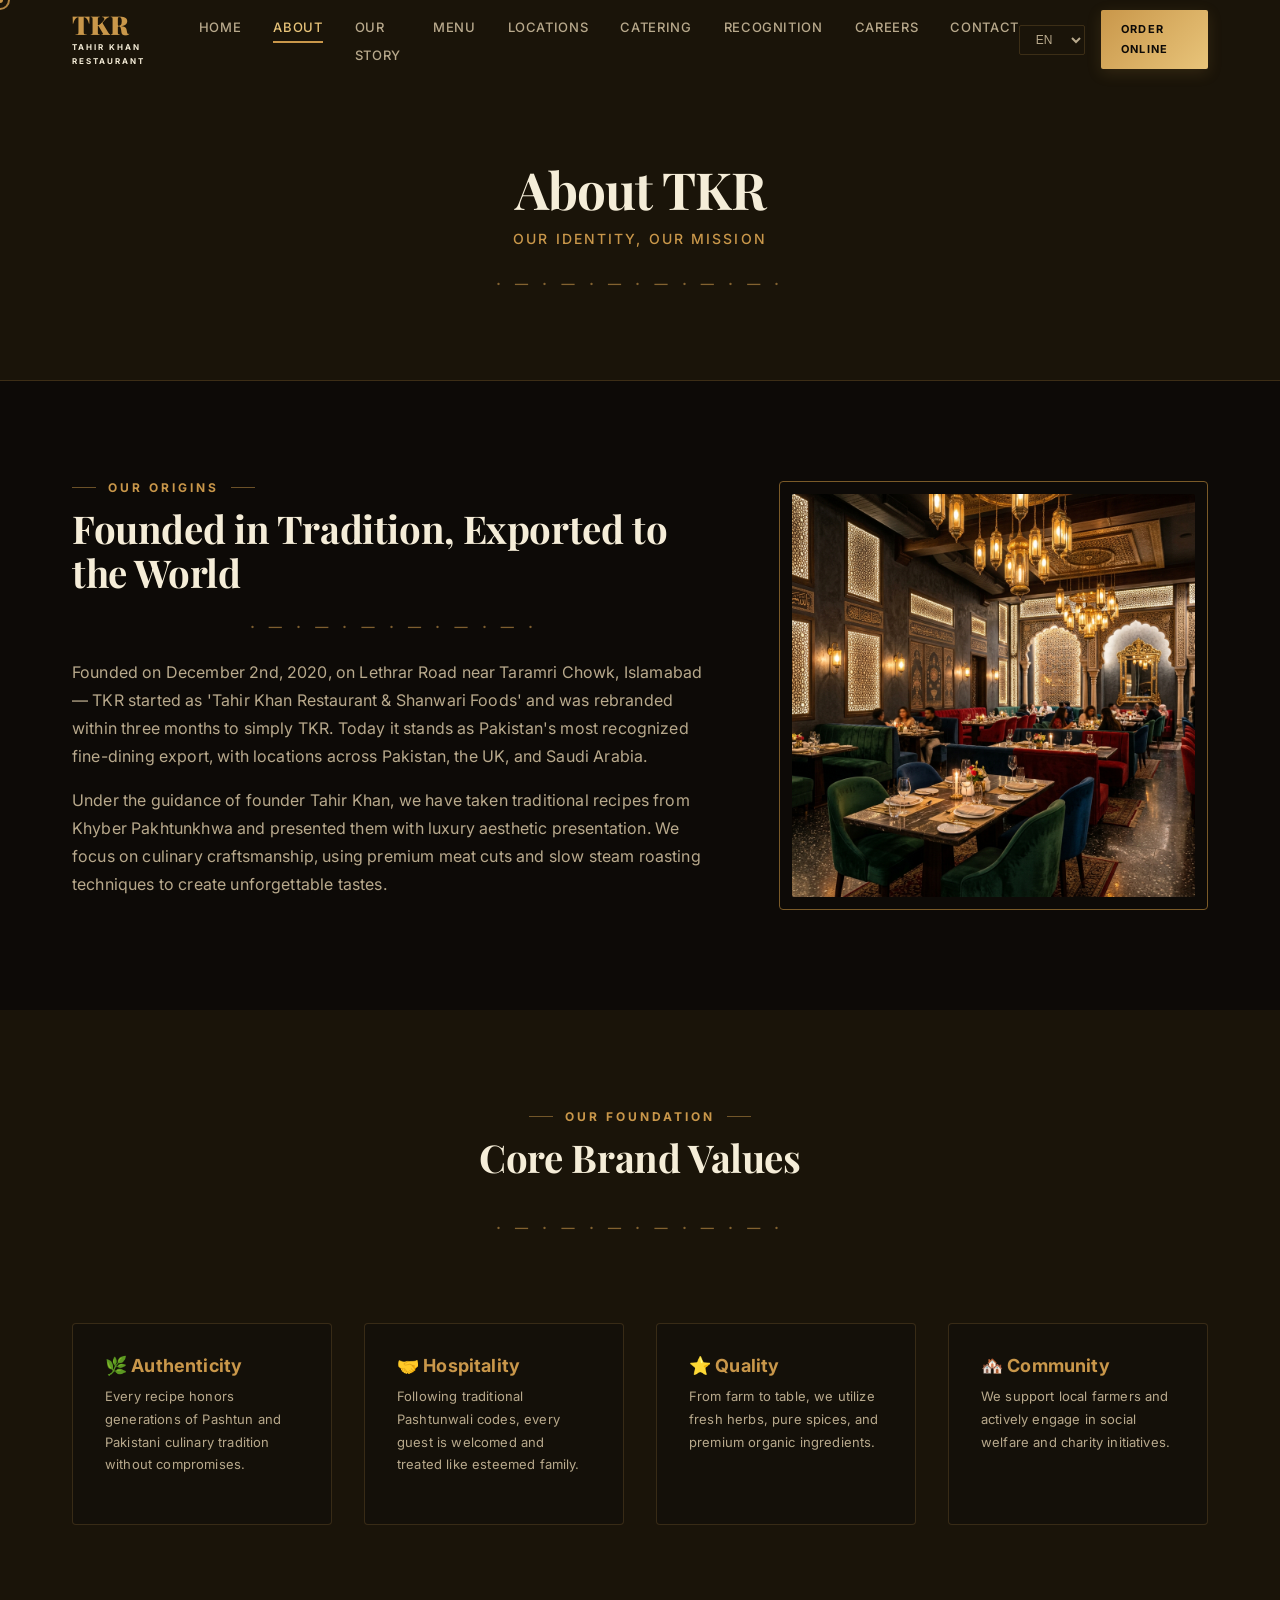
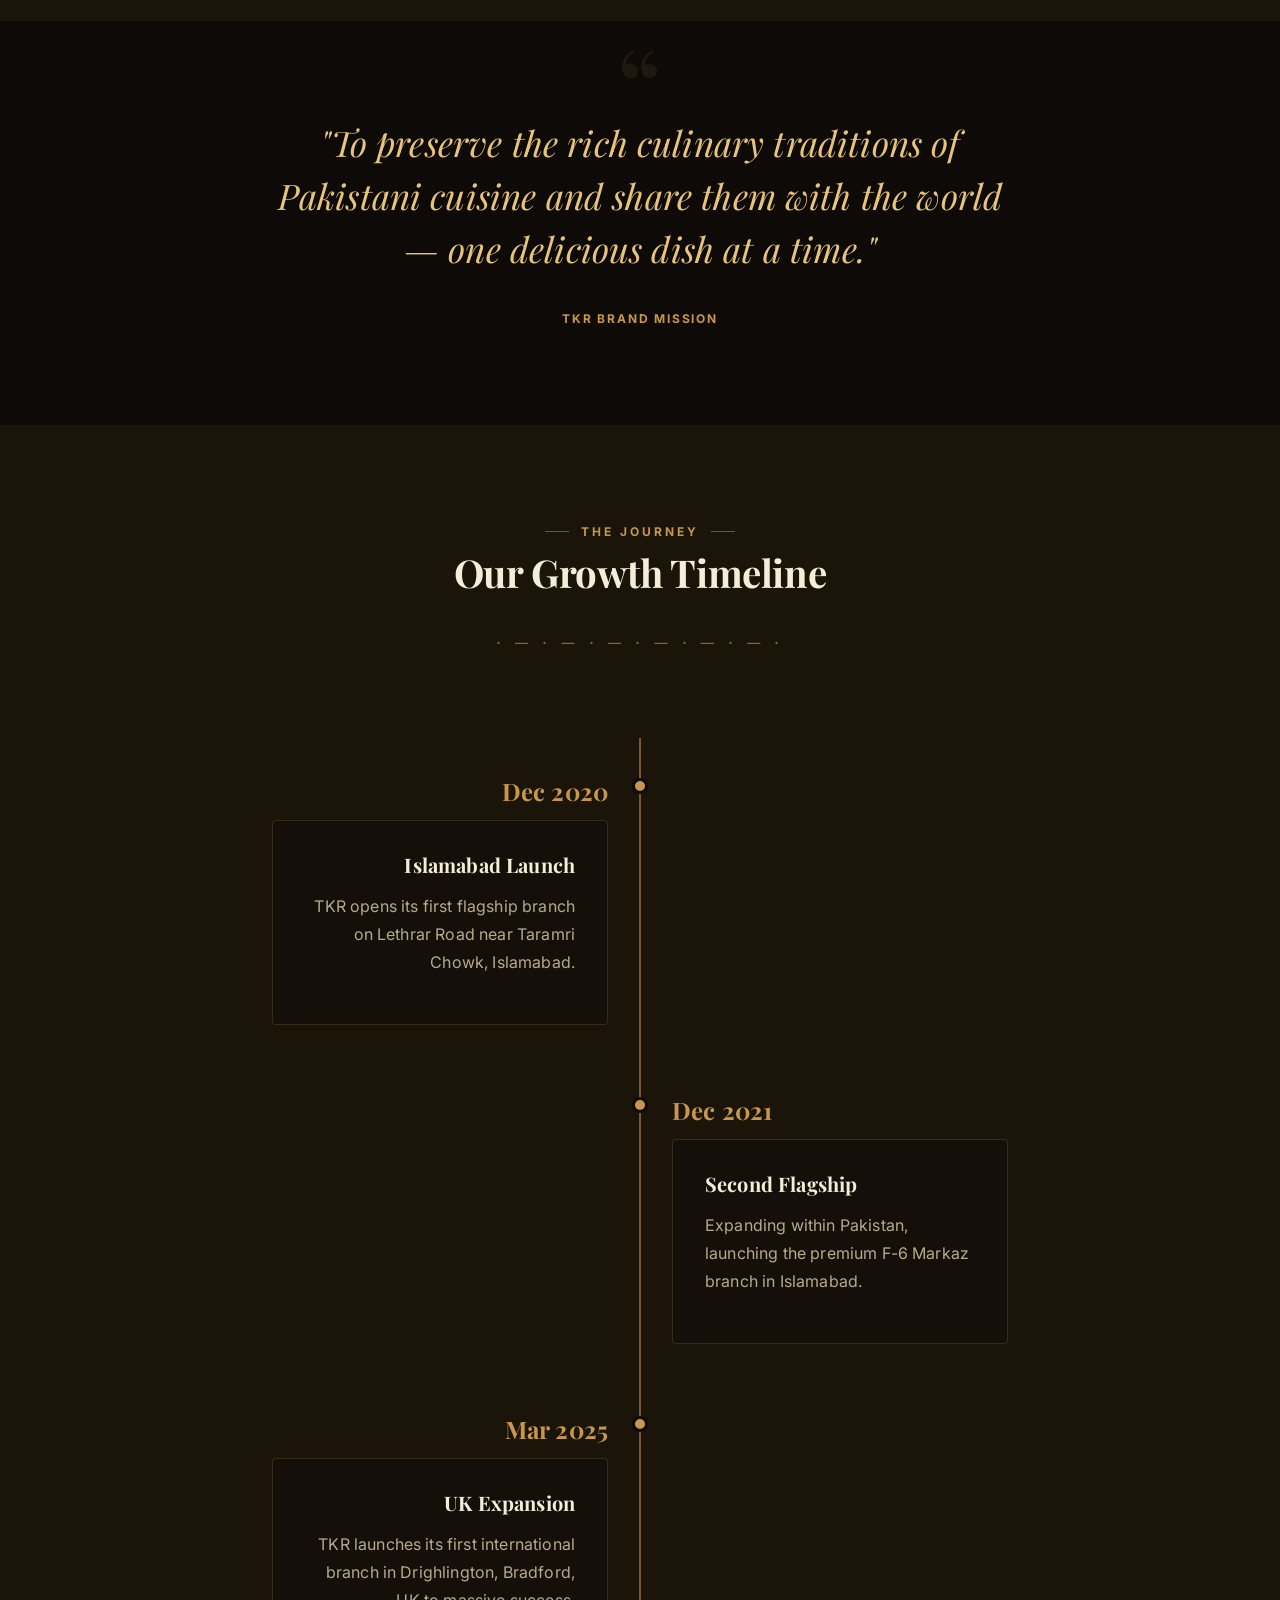
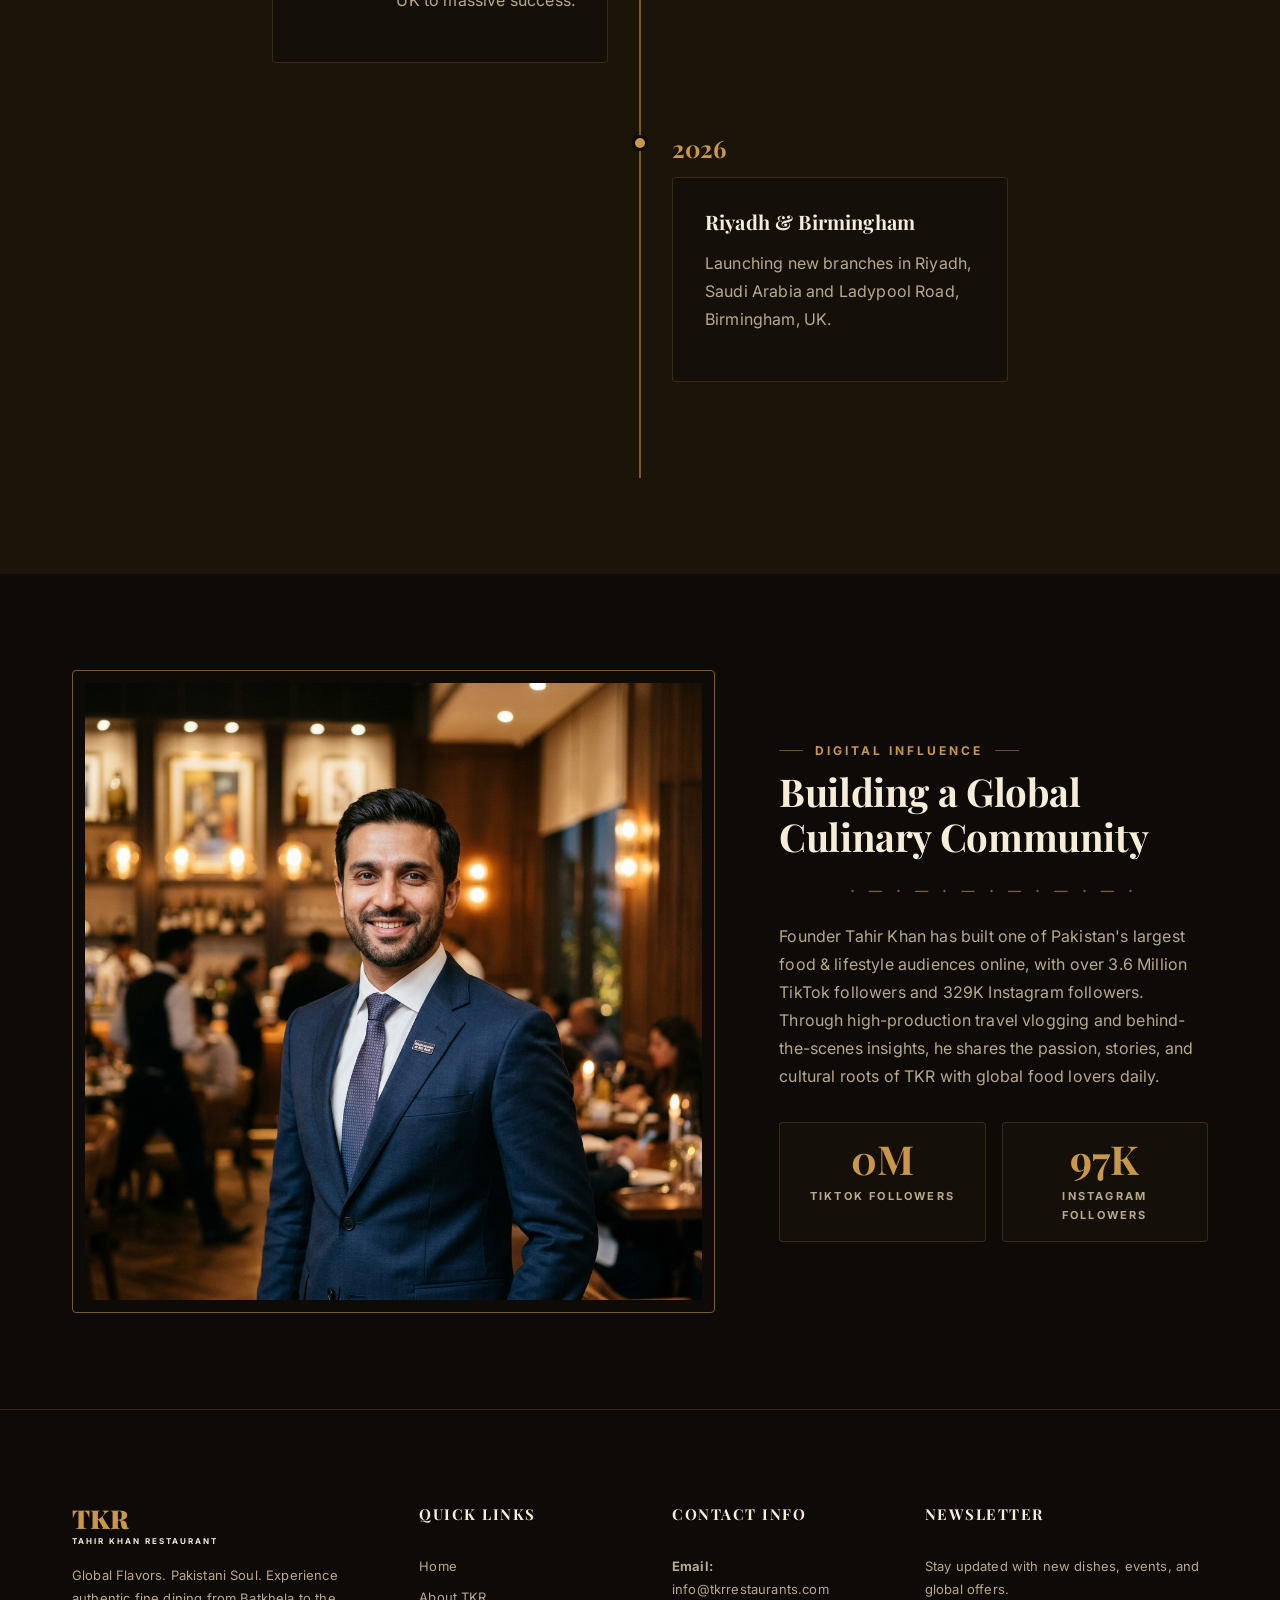
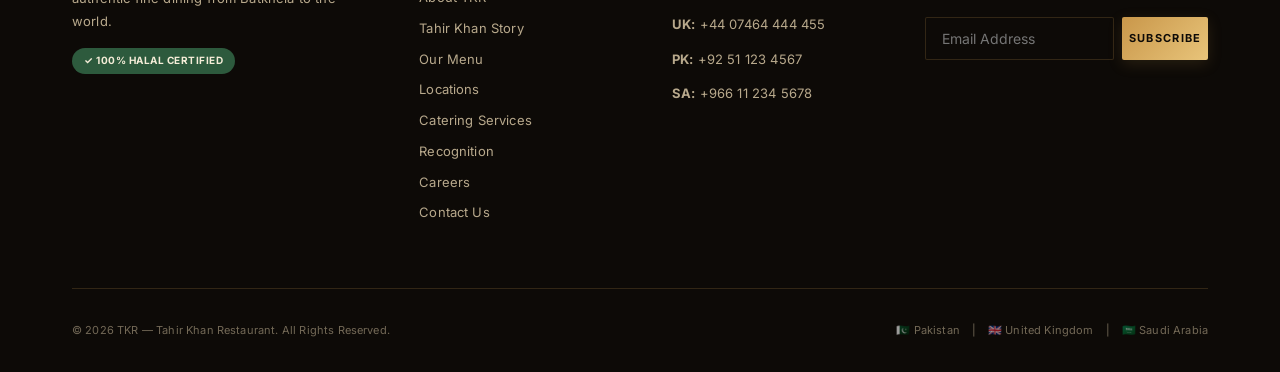
==== about.html @ 83bf2a54 "A" ====
<!DOCTYPE html>
<html lang="en">
<head>
  <meta charset="UTF-8">
  <meta name="viewport" content="width=device-width, initial-scale=1.0">
  <title>About TKR — Tahir Khan Restaurant | Our Identity & Mission</title>
  <meta name="description" content="Learn about TKR's journey from a single branch in Islamabad to an international fine-dining brand in the UK and Saudi Arabia.">
  <link rel="icon" type="image/png" href="data:image/svg+xml,<svg xmlns=%22http://www.w3.org/2000/svg%22 viewBox=%220 0 100 100%22><text y=%22.9em%22 font-size=%2290%22 fill=%22%23C9974A%22 font-family=%22Playfair Display%22 font-weight=%22bold%22>TKR</text></svg>">
  <link rel="stylesheet" href="assets/css/style.css">
</head>
<body>

  <!-- Preloader -->
  <div id="preloader">
    <div class="preloader-logo">TKR</div>
    <div class="preloader-tagline" data-lang-content="en">Global Flavors · Pakistani Soul</div>
    <div class="preloader-tagline" data-lang-content="ur">عالمی ذائقے · پاکستانی روح</div>
  </div>

  <!-- Custom Cursors -->
  <div class="custom-cursor"></div>
  <div class="custom-cursor-dot"></div>

  <!-- Navbar -->
  <nav class="navbar">
    <div class="container navbar-container">
      <a href="index.html" class="logo">
        <span class="logo-main">TKR</span>
        <span class="logo-sub" data-lang-content="en">Tahir Khan Restaurant</span>
        <span class="logo-sub" data-lang-content="ur">طاہر خان ریسٹورنٹ</span>
      </a>
      <ul class="nav-links">
        <li><a href="index.html">Home</a></li>
        <li><a href="about.html" class="active">About</a></li>
        <li><a href="story.html">Our Story</a></li>
        <li><a href="menu.html">Menu</a></li>
        <li><a href="locations.html">Locations</a></li>
        <li><a href="catering.html">Catering</a></li>
        <li><a href="recognition.html">Recognition</a></li>
        <li><a href="careers.html">Careers</a></li>
        <li><a href="contact.html">Contact</a></li>
      </ul>
      <div class="nav-actions">
        <select class="lang-selector">
          <option value="en">EN</option>
          <option value="ur">اردو</option>
        </select>
        <a href="menu.html" class="btn btn-primary btn-compact" data-lang-content="en">Order Online</a>
        <a href="menu.html" class="btn btn-primary btn-compact" data-lang-content="ur">آن لائن آرڈر</a>
      </div>
      <button class="mobile-nav-toggle">☰</button>
    </div>
  </nav>

  <!-- Mobile Navigation Overlay -->
  <div class="mobile-nav-overlay">
    <ul class="mobile-nav-links">
      <li>
        <a href="index.html" data-lang-content="en">Home</a>
        <a href="index.html" data-lang-content="ur">ہوم</a>
      </li>
      <li>
        <a href="about.html" class="active" data-lang-content="en">About</a>
        <a href="about.html" class="active" data-lang-content="ur">ہمارے بارے میں</a>
      </li>
      <li>
        <a href="story.html" data-lang-content="en">Our Story</a>
        <a href="story.html" data-lang-content="ur">کہانی</a>
      </li>
      <li>
        <a href="menu.html" data-lang-content="en">Menu</a>
        <a href="menu.html" data-lang-content="ur">مینو</a>
      </li>
      <li>
        <a href="locations.html" data-lang-content="en">Locations</a>
        <a href="locations.html" data-lang-content="ur">مقامات</a>
      </li>
      <li>
        <a href="catering.html" data-lang-content="en">Catering</a>
        <a href="catering.html" data-lang-content="ur">کیٹرنگ</a>
      </li>
      <li>
        <a href="recognition.html" data-lang-content="en">Recognition</a>
        <a href="recognition.html" data-lang-content="ur">اعتراف</a>
      </li>
      <li>
        <a href="careers.html" data-lang-content="en">Careers</a>
        <a href="careers.html" data-lang-content="ur">ملازمتیں</a>
      </li>
      <li>
        <a href="contact.html" data-lang-content="en">Contact</a>
        <a href="contact.html" data-lang-content="ur">رابطہ کریں</a>
      </li>
    </ul>
  </div>

  <!-- Page Hero -->
  <section class="page-hero">
    <div class="container reveal">
      <h1 class="page-hero-title" data-lang-content="en">About TKR</h1>
      <h1 class="page-hero-title" data-lang-content="ur">ٹی کے آر کے بارے میں</h1>
      <p class="page-hero-sub" data-lang-content="en">Our Identity, Our Mission</p>
      <p class="page-hero-sub" data-lang-content="ur">ہماری شناخت، ہمارا مقصد</p>
      <div class="manuscript-divider"></div>
    </div>
  </section>

  <!-- Who We Are -->
  <section class="bg-section-dark">
    <div class="container">
      <div class="grid-2col reveal">
        <div>
          <div class="section-eyebrow" data-lang-content="en">OUR ORIGINS</div>
          <div class="section-eyebrow" data-lang-content="ur">ہمارا آغاز</div>
          
          <h2 data-lang-content="en">Founded in Tradition, Exported to the World</h2>
          <h2 data-lang-content="ur">روایت میں قائم، دنیا بھر میں برآمد</h2>
          
          <div class="manuscript-divider"></div>

          <p data-lang-content="en">Founded on December 2nd, 2020, on Lethrar Road near Taramri Chowk, Islamabad — TKR started as 'Tahir Khan Restaurant & Shanwari Foods' and was rebranded within three months to simply TKR. Today it stands as Pakistan's most recognized fine-dining export, with locations across Pakistan, the UK, and Saudi Arabia.</p>
          <p data-lang-content="ur">۲ دسمبر ۲۰۲۰ کو ترامڑی چوک، اسلام آباد کے قریب لیتھرار روڈ پر قائم کیا گیا — ٹی کے آر نے 'طاہر خان ریسٹورنٹ اینڈ شنواری فوڈز' کے طور پر آغاز کیا اور تین ماہ کے اندر اس کا نام تبدیل کر کے صرف ٹی کے آر رکھ دیا گیا۔ آج یہ پاکستان کا سب سے زیادہ تسلیم شدہ فائن ڈائننگ برانڈ ہے، جس کے مقامات پاکستان، برطانیہ اور سعودی عرب میں واقع ہیں۔</p>
          
          <p data-lang-content="en">Under the guidance of founder Tahir Khan, we have taken traditional recipes from Khyber Pakhtunkhwa and presented them with luxury aesthetic presentation. We focus on culinary craftsmanship, using premium meat cuts and slow steam roasting techniques to create unforgettable tastes.</p>
          <p data-lang-content="ur">بانی طاہر خان کی رہنمائی میں، ہم نے خیبر پختونخوا کے روایتی پکوانوں کو لیا ہے اور انہیں پرتعیش انداز میں پیش کیا ہے۔ ہماری توجہ کھانا پکانے کی مہارت پر ہے، جس میں پریمیم گوشت کے ٹکڑوں اور بھاپ پر ہلکی آنچ پر پکانے کی تکنیکوں کا استعمال کیا جاتا ہے تاکہ ناقابل فراموش ذائقے تخلیق کیے جا سکیں۔</p>
        </div>
        <div class="image-frame reveal reveal-delay-2">
          <img src="assets/images/restaurant_interior.png" alt="TKR Fine Dining Experience">
        </div>
      </div>
    </div>
  </section>

  <!-- Values -->
  <section class="bg-section-alt">
    <div class="container">
      <div class="section-header reveal">
        <div class="section-eyebrow" data-lang-content="en">OUR FOUNDATION</div>
        <div class="section-eyebrow" data-lang-content="ur">ہماری بنیاد</div>
        <h2 data-lang-content="en">Core Brand Values</h2>
        <h2 data-lang-content="ur">بنیادی اقدار</h2>
        <div class="manuscript-divider"></div>
      </div>

      <div class="stats-grid reveal" style="grid-template-columns: repeat(4, 1fr); text-align: left;">
        <!-- Value 1 -->
        <div class="card">
          <h3 style="color: var(--color-gold-primary); font-family: var(--font-body); font-size: 18px; margin-bottom: var(--space-xs);" data-lang-content="en">🌿 Authenticity</h3>
          <h3 style="color: var(--color-gold-primary); font-family: var(--font-urdu); font-size: 18px; margin-bottom: var(--space-xs);" data-lang-content="ur">🌿 صداقت</h3>
          <p style="font-size: 13px;" data-lang-content="en">Every recipe honors generations of Pashtun and Pakistani culinary tradition without compromises.</p>
          <p style="font-size: 13px;" data-lang-content="ur">ہر ترکیب بغیر کسی سمجھوتے کے پشتون اور پاکستانی پکوانوں کی نسل در نسل چلی آنے والی روایات کا احترام کرتی ہے۔</p>
        </div>

        <!-- Value 2 -->
        <div class="card">
          <h3 style="color: var(--color-gold-primary); font-family: var(--font-body); font-size: 18px; margin-bottom: var(--space-xs);" data-lang-content="en">🤝 Hospitality</h3>
          <h3 style="color: var(--color-gold-primary); font-family: var(--font-urdu); font-size: 18px; margin-bottom: var(--space-xs);" data-lang-content="ur">🤝 مہمان نوازی</h3>
          <p style="font-size: 13px;" data-lang-content="en">Following traditional Pashtunwali codes, every guest is welcomed and treated like esteemed family.</p>
          <p style="font-size: 13px;" data-lang-content="ur">روایتی پشتون ولی ضابطوں کے مطابق، ہر مہمان کا استقبال کیا جاتا ہے اور معزز خاندان کی طرح سلوک کیا جاتا ہے۔</p>
        </div>

        <!-- Value 3 -->
        <div class="card">
          <h3 style="color: var(--color-gold-primary); font-family: var(--font-body); font-size: 18px; margin-bottom: var(--space-xs);" data-lang-content="en">⭐ Quality</h3>
          <h3 style="color: var(--color-gold-primary); font-family: var(--font-urdu); font-size: 18px; margin-bottom: var(--space-xs);" data-lang-content="ur">⭐ معیار</h3>
          <p style="font-size: 13px;" data-lang-content="en">From farm to table, we utilize fresh herbs, pure spices, and premium organic ingredients.</p>
          <p style="font-size: 13px;" data-lang-content="ur">کھیت سے لے کر میز تک، ہم تازہ جڑی بوٹیاں، خالص مسالحے اور پریمیم نامیاتی اجزاء استعمال کرتے ہیں۔</p>
        </div>

        <!-- Value 4 -->
        <div class="card">
          <h3 style="color: var(--color-gold-primary); font-family: var(--font-body); font-size: 18px; margin-bottom: var(--space-xs);" data-lang-content="en">🏘️ Community</h3>
          <h3 style="color: var(--color-gold-primary); font-family: var(--font-urdu); font-size: 18px; margin-bottom: var(--space-xs);" data-lang-content="ur">🏘️ برادری</h3>
          <p style="font-size: 13px;" data-lang-content="en">We support local farmers and actively engage in social welfare and charity initiatives.</p>
          <p style="font-size: 13px;" data-lang-content="ur">ہم مقامی کسانوں کی مدد کرتے ہیں اور سماجی بہبود اور فلاحی کاموں میں بڑھ چڑھ کر حصہ لیتے ہیں۔</p>
        </div>
      </div>
    </div>
  </section>

  <!-- Mission Quote Banner -->
  <section class="founder-quote-banner" style="background-color: var(--color-bg-dark);">
    <div class="quote-mark" style="opacity: 0.1;">“</div>
    <div class="container quote-container reveal">
      <p class="quote-text" style="font-size: 2.2rem; color: var(--color-gold-light);" data-lang-content="en">"To preserve the rich culinary traditions of Pakistani cuisine and share them with the world — one delicious dish at a time."</p>
      <p class="quote-text" style="font-size: 2.2rem; color: var(--color-gold-light);" data-lang-content="ur">"پاکستانی کھانوں کی بھرپور روایات کو محفوظ رکھنا اور انہیں دنیا کے ساتھ شیئر کرنا — ایک وقت میں ایک لذیذ ڈش۔"</p>
      <div class="quote-author" data-lang-content="en">TKR Brand Mission</div>
      <div class="quote-author" data-lang-content="ur">ٹی کے آر برانڈ مشن</div>
    </div>
  </section>

  <!-- Timeline Section -->
  <section class="bg-section-alt">
    <div class="container">
      <div class="section-header reveal">
        <div class="section-eyebrow" data-lang-content="en">THE JOURNEY</div>
        <div class="section-eyebrow" data-lang-content="ur">سفر</div>
        <h2 data-lang-content="en">Our Growth Timeline</h2>
        <h2 data-lang-content="ur">ہماری ترقی کا سفر</h2>
        <div class="manuscript-divider"></div>
      </div>

      <div class="timeline reveal">
        <!-- Item 1 -->
        <div class="timeline-item">
          <div class="timeline-dot"></div>
          <div class="timeline-date">Dec 2020</div>
          <div class="timeline-content">
            <h3 data-lang-content="en">Islamabad Launch</h3>
            <h3 data-lang-content="ur">اسلام آباد میں آغاز</h3>
            <p data-lang-content="en">TKR opens its first flagship branch on Lethrar Road near Taramri Chowk, Islamabad.</p>
            <p data-lang-content="ur">ٹی کے آر نے لیتھرار روڈ، ترامڑی چوک، اسلام آباد کے قریب اپنا پہلا فلیگ شپ برانچ کھولا۔</p>
          </div>
        </div>

        <!-- Item 2 -->
        <div class="timeline-item">
          <div class="timeline-dot"></div>
          <div class="timeline-date">Dec 2021</div>
          <div class="timeline-content">
            <h3 data-lang-content="en">Second Flagship</h3>
            <h3 data-lang-content="ur">دوسری فلیگ شپ</h3>
            <p data-lang-content="en">Expanding within Pakistan, launching the premium F-6 Markaz branch in Islamabad.</p>
            <p data-lang-content="ur">پاکستان کے اندر توسیع کرتے ہوئے، اسلام آباد میں پریمیم F-6 مرکز برانچ کا آغاز۔</p>
          </div>
        </div>

        <!-- Item 3 -->
        <div class="timeline-item">
          <div class="timeline-dot"></div>
          <div class="timeline-date">Mar 2025</div>
          <div class="timeline-content">
            <h3 data-lang-content="en">UK Expansion</h3>
            <h3 data-lang-content="ur">برطانیہ میں توسیع</h3>
            <p data-lang-content="en">TKR launches its first international branch in Drighlington, Bradford, UK to massive success.</p>
            <p data-lang-content="ur">ٹی کے آر نے برطانیہ میں زبردست کامیابی حاصل کرتے ہوئے بریڈ فورڈ کے علاقے ڈرگلنگٹن میں اپنی پہلی بین الاقوامی برانچ قائم کی۔</p>
          </div>
        </div>

        <!-- Item 4 -->
        <div class="timeline-item">
          <div class="timeline-dot"></div>
          <div class="timeline-date">2026</div>
          <div class="timeline-content">
            <h3 data-lang-content="en">Riyadh & Birmingham</h3>
            <h3 data-lang-content="ur">ریاض اور برمنگھم</h3>
            <p data-lang-content="en">Launching new branches in Riyadh, Saudi Arabia and Ladypool Road, Birmingham, UK.</p>
            <p data-lang-content="ur">ریاض، سعودی عرب اور لیڈی پول روڈ، برمنگھم، یوکے میں نئی شاخوں کا آغاز۔</p>
          </div>
        </div>
      </div>
    </div>
  </section>

  <!-- Social Media Presence -->
  <section class="bg-section-dark">
    <div class="container">
      <div class="grid-2col reveal">
        <div class="image-frame">
          <img src="assets/images/tahir_khan.png" alt="Tahir Khan - Food Lifestyle Influencer">
        </div>
        <div>
          <div class="section-eyebrow" data-lang-content="en">DIGITAL INFLUENCE</div>
          <div class="section-eyebrow" data-lang-content="ur">ڈیجیٹل اثر و رسوخ</div>
          
          <h2 data-lang-content="en">Building a Global Culinary Community</h2>
          <h2 data-lang-content="ur">ایک عالمی فوڈ کمیونٹی کی تعمیر</h2>
          
          <div class="manuscript-divider"></div>

          <p data-lang-content="en">Founder Tahir Khan has built one of Pakistan's largest food & lifestyle audiences online, with over 3.6 Million TikTok followers and 329K Instagram followers. Through high-production travel vlogging and behind-the-scenes insights, he shares the passion, stories, and cultural roots of TKR with global food lovers daily.</p>
          <p data-lang-content="ur">بانی طاہر خان نے آن لائن پاکستان کے سب سے بڑے فوڈ اور لائف اسٹائل فالوورز میں سے ایک کمیونٹی بنائی ہے، جس میں ۳.۶ ملین سے زیادہ ٹک ٹاک فالوورز اور ۳۲۹ ہزار انسٹاگرام فالوورز ہیں۔ اعلیٰ معیار کے سفری بلاگز اور پس پردہ معلومات کے ذریعے، وہ روزانہ دنیا بھر کے کھانے پینے کے شوقین افراد کے ساتھ ٹی کے آر کے جذبے، کہانیوں اور ثقافتی جڑوں کو شیئر کرتے ہیں۔</p>
          
          <div class="stats-grid" style="grid-template-columns: 1fr 1fr; gap: var(--space-sm); text-align: center; margin-top: var(--space-md);">
            <div class="card" style="padding: var(--space-sm);">
              <div class="stat-number" data-target="3.6" data-suffix="M" style="font-size: 2.5rem;">0M</div>
              <div class="stat-label">TikTok Followers</div>
            </div>
            <div class="card" style="padding: var(--space-sm);">
              <div class="stat-number" data-target="329" data-suffix="K" style="font-size: 2.5rem;">0K</div>
              <div class="stat-label">Instagram Followers</div>
            </div>
          </div>
        </div>
      </div>
    </div>
  </section>

  <!-- Footer -->
  <footer class="footer">
    <div class="container">
      <div class="footer-grid">
        <div class="footer-col">
          <a href="index.html" class="logo" style="margin-bottom: var(--space-sm);">
            <span class="logo-main">TKR</span>
            <span class="logo-sub">Tahir Khan Restaurant</span>
          </a>
          <p data-lang-content="en" style="margin-top: var(--space-sm);">Global Flavors. Pakistani Soul. Experience authentic fine dining from Batkhela to the world.</p>
          <p data-lang-content="ur" style="margin-top: var(--space-sm);">عالمی ذائقے۔ پاکستانی روح۔ بات خیلہ سے پوری دنیا تک حقیقی عمدہ کھانے کا تجربہ کریں۔</p>
          <div class="badge badge-halal">✓ 100% Halal Certified</div>
        </div>
        <div class="footer-col">
          <h4 class="footer-col-title" data-lang-content="en">Quick Links</h4>
          <h4 class="footer-col-title" data-lang-content="ur">فوری لنکس</h4>
          <ul class="footer-links">
            <li><a href="index.html">Home</a></li>
            <li><a href="about.html">About TKR</a></li>
            <li><a href="story.html">Tahir Khan Story</a></li>
            <li><a href="menu.html">Our Menu</a></li>
            <li><a href="locations.html">Locations</a></li>
            <li><a href="catering.html">Catering Services</a></li>
            <li><a href="recognition.html">Recognition</a></li>
            <li><a href="careers.html">Careers</a></li>
            <li><a href="contact.html">Contact Us</a></li>
          </ul>
        </div>
        <div class="footer-col">
          <h4 class="footer-col-title" data-lang-content="en">Contact Info</h4>
          <h4 class="footer-col-title" data-lang-content="ur">رابطہ کی معلومات</h4>
          <ul class="footer-links" style="gap: 12px;">
            <li><strong>Email:</strong> info@tkrrestaurants.com</li>
            <li><strong>UK:</strong> +44 07464 444 455</li>
            <li><strong>PK:</strong> +92 51 123 4567</li>
            <li><strong>SA:</strong> +966 11 234 5678</li>
          </ul>
        </div>
        <div class="footer-col">
          <h4 class="footer-col-title" data-lang-content="en">Newsletter</h4>
          <h4 class="footer-col-title" data-lang-content="ur">خبرنامہ</h4>
          <p data-lang-content="en">Stay updated with new dishes, events, and global offers.</p>
          <p data-lang-content="ur">نئے پکوانوں، تقریبات اور عالمی پیشکشوں سے باخبر رہیں۔</p>
          <form class="newsletter-form" onsubmit="event.preventDefault(); alert('Subscribed successfully!');">
            <input type="email" class="form-control" placeholder="Email Address" required>
            <button type="submit" class="btn btn-primary btn-compact">Subscribe</button>
          </form>
        </div>
      </div>
      <div class="footer-bottom">
        <div data-lang-content="en">© 2026 TKR — Tahir Khan Restaurant. All Rights Reserved.</div>
        <div data-lang-content="ur">© 2026 TKR — طاہر خان ریسٹورنٹ۔ جملہ حقوق محفوظ ہیں۔</div>
        <div class="footer-countries">
          <span>🇵🇰 Pakistan</span> | <span>🇬🇧 United Kingdom</span> | <span>🇸🇦 Saudi Arabia</span>
        </div>
      </div>
    </div>
  </footer>

  <!-- Scripts -->
  <script src="assets/js/main.js"></script>
</body>
</html>
---- assets/css/style.css ----
@import url('https://fonts.googleapis.com/css2?family=Amiri:ital,wght@0,400;0,700;1,400;1,700&family=Inter:wght@300;400;500;700;900&family=Noto+Nastaliq+Urdu:wght@400;700&family=Playfair+Display:ital,wght@0,400;0,400i;0,700;0,900;1,400&display=swap');

:root {
  /* Color Palette */
  --color-bg-dark:        #0D0A07;   /* Near-black, charcoal with warm undertone — main background */
  --color-bg-card:        #141009;   /* Slightly lighter dark for cards/panels */
  --color-bg-section:     #1A1409;   /* Section alternating background */
  --color-gold-primary:   #C9974A;   /* Rich warm gold — primary accent, headings, icons */
  --color-gold-light:     #E8C47A;   /* Light gold for hover states, highlights */
  --color-gold-dim:       #7A5A28;   /* Muted gold for borders, dividers */
  --color-cream:          #F5EDD8;   /* Warm cream — body text on dark backgrounds */
  --color-cream-muted:    #B8A98C;   /* Muted cream for secondary text, captions */
  --color-red-accent:     #8B1A1A;   /* Deep Pakistani red — used sparingly for CTAs */
  --color-red-hover:      #A82020;   /* Hover state for red CTA buttons */
  --color-green-halal:    #2D5A3D;   /* Forest green for halal badge / trust indicators */
  --color-white:          #FFFFFF;   /* Pure white for select highlights */
  --color-border:         rgba(201, 151, 74, 0.2);  /* Subtle gold border */
  --color-overlay:        rgba(13, 10, 7, 0.75);    /* Hero image overlay */

  /* Fonts */
  --font-display:         "Playfair Display", serif;
  --font-body:            "Inter", sans-serif;
  --font-accent:          "Amiri", serif;
  --font-urdu:            "Noto Nastaliq Urdu", serif;

  /* Type Scale */
  --fs-hero:      clamp(3rem, 7vw, 6rem);
  --fs-h1:        clamp(2.2rem, 4vw, 3.5rem);
  --fs-h2:        clamp(1.6rem, 3vw, 2.4rem);
  --fs-h3:        1.25rem;
  --fs-body:      1rem;
  --fs-small:     0.875rem;
  --fs-eyebrow:   0.75rem;

  /* Spacing System */
  --space-xs:   0.5rem;   /* 8px */
  --space-sm:   1rem;     /* 16px */
  --space-md:   2rem;     /* 32px */
  --space-lg:   4rem;     /* 64px */
  --space-xl:   6rem;     /* 96px */
  --space-xxl:  10rem;    /* 160px */
}

/* Reset and Base Styles */
*, *::before, *::after {
  box-sizing: border-box;
  margin: 0;
  padding: 0;
}

html {
  scroll-behavior: smooth;
}

body {
  background-color: var(--color-bg-dark);
  color: var(--color-cream);
  font-family: var(--font-body);
  font-size: var(--fs-body);
  line-height: 1.75;
  letter-spacing: 0.01em;
  overflow-x: hidden;
  position: relative;
  -webkit-font-smoothing: antialiased;
}

/* Urdu Language Specific Overrides */
[lang="ur"] body {
  font-family: var(--font-urdu), var(--font-accent), serif;
  direction: rtl;
  text-align: right;
}

[lang="ur"] .font-display,
[lang="ur"] h1, [lang="ur"] h2, [lang="ur"] h3 {
  font-family: var(--font-urdu), var(--font-accent), serif;
}

/* Preloader */
#preloader {
  position: fixed;
  top: 0;
  left: 0;
  width: 100vw;
  height: 100vh;
  background-color: var(--color-bg-dark);
  z-index: 9999;
  display: flex;
  justify-content: center;
  align-items: center;
  flex-direction: column;
  transition: opacity 0.5s ease, visibility 0.5s ease;
}

.preloader-logo {
  font-family: var(--font-display);
  font-size: 3rem;
  color: var(--color-gold-primary);
  font-weight: 700;
  letter-spacing: 0.1em;
  animation: logoPulse 1.8s infinite ease-in-out;
  margin-bottom: var(--space-xs);
}

.preloader-tagline {
  font-size: 10px;
  text-transform: uppercase;
  color: var(--color-cream-muted);
  letter-spacing: 0.3em;
  opacity: 0.8;
}

@keyframes logoPulse {
  0%, 100% { opacity: 0.4; transform: scale(0.98); }
  50% { opacity: 1; transform: scale(1.02); }
}

/* Custom Cursor */
@media (min-width: 1025px) {
  .custom-cursor {
    width: 20px;
    height: 20px;
    border: 2px solid var(--color-gold-primary);
    border-radius: 50%;
    position: fixed;
    transform: translate(-50%, -50%);
    pointer-events: none;
    z-index: 10000;
    transition: width 0.2s, height 0.2s, background-color 0.2s;
    mix-blend-mode: difference;
  }
  .custom-cursor-dot {
    width: 6px;
    height: 6px;
    background-color: var(--color-gold-primary);
    border-radius: 50%;
    position: fixed;
    transform: translate(-50%, -50%);
    pointer-events: none;
    z-index: 10000;
  }
  a:hover ~ .custom-cursor,
  button:hover ~ .custom-cursor,
  .hover-trigger:hover ~ .custom-cursor {
    width: 40px;
    height: 40px;
    background-color: rgba(201, 151, 74, 0.1);
    border-color: var(--color-gold-light);
  }
}

/* Layout Utilities */
.container {
  width: 100%;
  max-width: 1200px;
  margin: 0 auto;
  padding: 0 var(--space-md);
}

section {
  padding: var(--space-xl) 0;
  position: relative;
}

.bg-section-alt {
  background-color: var(--color-bg-section);
}

.bg-section-dark {
  background-color: var(--color-bg-dark);
}

/* Typography elements */
h1, h2, h3, h4, h5, h6 {
  font-family: var(--font-display);
  color: var(--color-cream);
  line-height: 1.15;
  margin-bottom: var(--space-sm);
}

h1 {
  font-size: var(--fs-h1);
  letter-spacing: -0.02em;
}

h2 {
  font-size: var(--fs-h2);
  letter-spacing: -0.01em;
}

h3 {
  font-size: var(--fs-h3);
}

p {
  color: var(--color-cream-muted);
  margin-bottom: var(--space-sm);
}

a {
  color: inherit;
  text-decoration: none;
  transition: color 0.3s ease;
}

/* Navigation Bar */
.navbar {
  position: fixed;
  top: 0;
  left: 0;
  width: 100%;
  height: 80px;
  z-index: 1000;
  background-color: transparent;
  border-bottom: 1px solid transparent;
  transition: background-color 0.4s ease, border-bottom 0.4s ease, height 0.4s ease;
  display: flex;
  align-items: center;
}

.navbar.scrolled {
  background-color: var(--color-bg-dark);
  border-bottom: 1px solid var(--color-border);
  height: 70px;
}

.navbar-container {
  display: flex;
  justify-content: space-between;
  align-items: center;
  width: 100%;
}

.logo {
  display: flex;
  flex-direction: column;
}

.logo-main {
  font-family: var(--font-display);
  font-size: 26px;
  font-weight: 900;
  color: var(--color-gold-primary);
  line-height: 1;
}

.logo-sub {
  font-family: var(--font-body);
  font-size: 8px;
  font-weight: 700;
  color: var(--color-cream);
  letter-spacing: 0.25em;
  text-transform: uppercase;
  margin-top: 2px;
}

.nav-links {
  display: flex;
  gap: var(--space-md);
  list-style: none;
}

.nav-links a {
  font-size: 13px;
  font-weight: 500;
  color: var(--color-cream-muted);
  text-transform: uppercase;
  letter-spacing: 0.05em;
  position: relative;
  padding: 8px 0;
}

.nav-links a::after {
  content: "";
  position: absolute;
  bottom: 0;
  left: 0;
  width: 0;
  height: 1.5px;
  background-color: var(--color-gold-primary);
  transition: width 0.3s ease;
}

.nav-links a:hover,
.nav-links a.active {
  color: var(--color-gold-light);
}

.nav-links a:hover::after,
.nav-links a.active::after {
  width: 100%;
}

.nav-actions {
  display: flex;
  align-items: center;
  gap: var(--space-sm);
}

.lang-selector {
  background: transparent;
  border: 1px solid var(--color-border);
  color: var(--color-cream-muted);
  padding: 6px 12px;
  font-size: 12px;
  font-weight: 500;
  cursor: pointer;
  border-radius: 2px;
  transition: color 0.3s, border-color 0.3s;
}

.lang-selector:hover {
  color: var(--color-gold-light);
  border-color: var(--color-gold-primary);
}

/* Mobile Nav Styles */
.mobile-nav-toggle {
  display: none;
  background: transparent;
  border: none;
  color: var(--color-gold-primary);
  font-size: 24px;
  cursor: pointer;
  z-index: 1100;
}

.mobile-nav-overlay {
  position: fixed;
  top: 0;
  right: -100%;
  width: 100%;
  height: 100vh;
  background-color: var(--color-bg-dark);
  z-index: 1050;
  display: flex;
  flex-direction: column;
  justify-content: center;
  align-items: center;
  transition: right 0.4s cubic-bezier(0.77, 0, 0.175, 1);
}

.mobile-nav-overlay.active {
  right: 0;
}

.mobile-nav-links {
  list-style: none;
  text-align: center;
  display: flex;
  flex-direction: column;
  gap: var(--space-md);
}

.mobile-nav-links a {
  font-family: var(--font-display);
  font-size: 2rem;
  color: var(--color-cream);
  text-transform: uppercase;
}

.mobile-nav-links a:hover {
  color: var(--color-gold-primary);
}

/* Button Components */
.btn {
  display: inline-flex;
  align-items: center;
  justify-content: center;
  padding: 14px 36px;
  font-family: var(--font-body);
  font-size: 12px;
  font-weight: 700;
  text-transform: uppercase;
  letter-spacing: 0.12em;
  border-radius: 2px;
  cursor: pointer;
  transition: all 0.3s ease;
  position: relative;
  overflow: hidden;
  border: none;
}

.btn-primary {
  background: linear-gradient(135deg, var(--color-gold-primary), var(--color-gold-light));
  color: var(--color-bg-dark);
  box-shadow: 0 4px 15px rgba(201, 151, 74, 0.15);
}

.btn-primary:hover {
  transform: translateY(-2px);
  box-shadow: 0 0 24px rgba(201, 151, 74, 0.5);
}

.btn-outline {
  background: transparent;
  border: 1.5px solid var(--color-gold-primary);
  color: var(--color-gold-primary);
}

.btn-outline:hover {
  background: var(--color-gold-primary);
  color: var(--color-bg-dark);
  box-shadow: 0 0 24px rgba(201, 151, 74, 0.3);
  transform: translateY(-2px);
}

.btn-compact {
  padding: 10px 20px;
  font-size: 11px;
}

.btn-red {
  background: linear-gradient(135deg, var(--color-red-accent), var(--color-red-hover));
  color: var(--color-white);
  box-shadow: 0 4px 15px rgba(139, 26, 26, 0.15);
}

.btn-red:hover {
  transform: translateY(-2px);
  box-shadow: 0 0 24px rgba(139, 26, 26, 0.5);
}

/* Section Header styling */
.section-header {
  text-align: center;
  margin-bottom: var(--space-lg);
  display: flex;
  flex-direction: column;
  align-items: center;
}

.section-eyebrow {
  font-size: var(--fs-eyebrow);
  color: var(--color-gold-primary);
  text-transform: uppercase;
  font-weight: 700;
  letter-spacing: 0.25em;
  margin-bottom: var(--space-xs);
  display: flex;
  align-items: center;
  gap: 12px;
}

.section-eyebrow::before,
.section-eyebrow::after {
  content: "";
  display: inline-block;
  width: 24px;
  height: 1px;
  background-color: var(--color-gold-primary);
  opacity: 0.5;
}

/* Gold Manuscript Divider */
.manuscript-divider {
  display: flex;
  align-items: center;
  justify-content: center;
  color: var(--color-gold-primary);
  opacity: 0.6;
  font-size: 1.15rem;
  letter-spacing: 0.25em;
  margin: var(--space-sm) auto;
  text-align: center;
  user-select: none;
}

.manuscript-divider::before {
  content: "·  ─  ·  ─  ·  ─  ·  ─  ·  ─  ·  ─  ·";
}

/* Card Component */
.card {
  background-color: var(--color-bg-card);
  border: 1px solid var(--color-border);
  border-radius: 4px;
  padding: var(--space-md);
  transition: border-color 0.3s ease, transform 0.3s ease, box-shadow 0.3s ease;
  position: relative;
  overflow: hidden;
}

.card:hover {
  border-color: var(--color-gold-primary);
  transform: translateY(-4px);
  box-shadow: 0 10px 30px rgba(13, 10, 7, 0.5);
}

/* Badges */
.badge {
  display: inline-flex;
  align-items: center;
  padding: 4px 12px;
  border-radius: 20px;
  font-size: 10px;
  font-weight: 700;
  text-transform: uppercase;
  letter-spacing: 0.05em;
  gap: 6px;
}

.badge-halal {
  background-color: var(--color-green-halal);
  color: var(--color-cream);
}

.badge-new {
  background-color: var(--color-gold-primary);
  color: var(--color-bg-dark);
}

/* Animations */
.reveal {
  opacity: 0;
  transform: translateY(30px);
  transition: opacity 0.8s cubic-bezier(0.25, 0.46, 0.45, 0.94),
              transform 0.8s cubic-bezier(0.25, 0.46, 0.45, 0.94);
}

.reveal.active {
  opacity: 1;
  transform: translateY(0);
}

.reveal-delay-1 { transition-delay: 150ms; }
.reveal-delay-2 { transition-delay: 300ms; }
.reveal-delay-3 { transition-delay: 450ms; }
.reveal-delay-4 { transition-delay: 600ms; }

/* Ken Burns Zoom Effect */
.ken-burns {
  animation: kenBurnsScale 16s infinite alternate ease-in-out;
}

@keyframes kenBurnsScale {
  0% { transform: scale(1); }
  100% { transform: scale(1.08); }
}

/* Hero Section */
.hero {
  height: 100vh;
  position: relative;
  display: flex;
  align-items: center;
  justify-content: center;
  overflow: hidden;
  text-align: center;
}

.hero-bg-container {
  position: absolute;
  top: 0;
  left: 0;
  width: 100%;
  height: 100%;
  z-index: 1;
  overflow: hidden;
}

.hero-bg-container img {
  width: 100%;
  height: 100%;
  object-fit: cover;
}

.hero-overlay {
  position: absolute;
  top: 0;
  left: 0;
  width: 100%;
  height: 100%;
  background: radial-gradient(circle, rgba(13,10,7,0.6) 0%, rgba(13,10,7,0.9) 80%);
  z-index: 2;
}

.hero-content {
  position: relative;
  z-index: 3;
  max-width: 900px;
  padding: 0 var(--space-md);
  margin-top: 40px;
}

.hero-headline {
  font-size: var(--fs-hero);
  color: var(--color-cream);
  margin-bottom: var(--space-md);
  font-weight: 900;
  line-height: 1.1;
  text-shadow: 0 4px 10px rgba(0,0,0,0.5);
}

.hero-subheadline {
  font-size: 1.25rem;
  color: var(--color-cream-muted);
  max-width: 600px;
  margin: 0 auto var(--space-lg) auto;
  line-height: 1.6;
}

.hero-ctas {
  display: flex;
  gap: var(--space-sm);
  justify-content: center;
}

.hero-bottom-strip {
  position: absolute;
  bottom: 0;
  left: 0;
  width: 100%;
  background-color: rgba(13, 10, 7, 0.9);
  border-top: 1px solid var(--color-border);
  z-index: 3;
  padding: var(--space-sm) 0;
}

.hero-stats-row {
  display: flex;
  justify-content: space-around;
  align-items: center;
  max-width: 900px;
  margin: 0 auto;
  flex-wrap: wrap;
}

.hero-stat-item {
  display: flex;
  align-items: center;
  gap: 12px;
  color: var(--color-cream);
  font-size: 13px;
  font-weight: 500;
  letter-spacing: 0.05em;
  text-transform: uppercase;
}

.hero-stat-divider {
  width: 1px;
  height: 20px;
  background-color: var(--color-gold-dim);
}

.scroll-indicator {
  position: absolute;
  bottom: 80px;
  left: 50%;
  transform: translateX(-50%);
  z-index: 3;
  display: flex;
  flex-direction: column;
  align-items: center;
  color: var(--color-gold-primary);
  font-size: 10px;
  letter-spacing: 0.2em;
  text-transform: uppercase;
  cursor: pointer;
}

.scroll-indicator svg {
  margin-top: 8px;
  animation: bounce 2s infinite;
  fill: var(--color-gold-primary);
  width: 16px;
  height: 16px;
}

@keyframes bounce {
  0%, 20%, 50%, 80%, 100% { transform: translateY(0); }
  40% { transform: translateY(-8px); }
  60% { transform: translateY(-4px); }
}

/* Two Column Layout */
.grid-2col {
  display: grid;
  grid-template-columns: 1.2fr 0.8fr;
  gap: var(--space-lg);
  align-items: center;
}

.grid-2col.reverse {
  grid-template-columns: 0.8fr 1.2fr;
}

.image-frame {
  position: relative;
  border: 1px solid var(--color-gold-dim);
  padding: 12px;
  border-radius: 4px;
}

.image-frame img {
  width: 100%;
  height: auto;
  border-radius: 2px;
  display: block;
  transition: transform 0.4s ease;
}

.image-frame:hover img {
  transform: scale(1.02);
}

.image-frame .badge-overlay {
  position: absolute;
  bottom: 24px;
  left: 24px;
  z-index: 5;
  box-shadow: 0 4px 15px rgba(0,0,0,0.3);
}

/* Stats/Numbers Section */
.stats-grid {
  display: grid;
  grid-template-columns: repeat(4, 1fr);
  gap: var(--space-md);
  text-align: center;
}

.stat-number {
  font-family: var(--font-display);
  font-size: 4.5rem;
  color: var(--color-gold-primary);
  font-weight: 700;
  line-height: 1;
  margin-bottom: 8px;
}

.stat-label {
  font-size: 11px;
  font-weight: 700;
  letter-spacing: 0.2em;
  text-transform: uppercase;
  color: var(--color-cream-muted);
}

/* Signature Dish Spotlight & Cards Grid */
.dish-spotlight {
  display: grid;
  grid-template-columns: 1fr 1fr;
  gap: var(--space-lg);
  align-items: center;
  background-color: var(--color-bg-card);
  border: 1px solid var(--color-border);
  border-radius: 4px;
  overflow: hidden;
  margin-bottom: var(--space-lg);
}

.dish-spotlight-image {
  height: 450px;
  overflow: hidden;
}

.dish-spotlight-image img {
  width: 100%;
  height: 100%;
  object-fit: cover;
  transition: transform 0.6s ease;
}

.dish-spotlight:hover .dish-spotlight-image img {
  transform: scale(1.04);
}

.dish-spotlight-content {
  padding: var(--space-lg);
}

.dish-name-highlight {
  font-family: var(--font-display);
  font-size: 2.5rem;
  color: var(--color-gold-primary);
  margin-bottom: var(--space-xs);
}

.dish-tags {
  display: flex;
  gap: 8px;
  flex-wrap: wrap;
  margin: var(--space-sm) 0 var(--space-md) 0;
}

.dish-tag {
  font-size: 10px;
  border: 1px solid var(--color-gold-dim);
  color: var(--color-gold-light);
  padding: 4px 10px;
  border-radius: 2px;
  text-transform: uppercase;
  letter-spacing: 0.05em;
}

.dishes-grid {
  display: grid;
  grid-template-columns: repeat(auto-fit, minmax(250px, 1fr));
  gap: var(--space-md);
}

.dish-card {
  background-color: var(--color-bg-card);
  border: 1px solid var(--color-border);
  border-radius: 4px;
  overflow: hidden;
  transition: all 0.3s ease;
}

.dish-card-image {
  height: 200px;
  overflow: hidden;
}

.dish-card-image img {
  width: 100%;
  height: 100%;
  object-fit: cover;
  transition: transform 0.4s ease;
}

.dish-card-info {
  padding: var(--space-md);
  text-align: center;
}

.dish-card:hover {
  border-bottom: 2px solid var(--color-gold-primary);
  transform: translateY(-4px);
}

.dish-card:hover .dish-card-image img {
  transform: scale(1.04);
}

.dish-card-title {
  font-family: var(--font-display);
  font-size: 1.25rem;
  color: var(--color-cream);
  margin-bottom: 8px;
}

.dish-card-desc {
  font-size: 13px;
  color: var(--color-cream-muted);
}

/* Locations Preview / Grid */
.locations-grid {
  display: grid;
  grid-template-columns: repeat(3, 1fr);
  gap: var(--space-md);
}

.location-card {
  background-color: var(--color-bg-card);
  border: 1px solid var(--color-border);
  border-radius: 4px;
  padding: var(--space-md);
  display: flex;
  flex-direction: column;
  transition: all 0.3s ease;
}

.location-card-country {
  font-size: 10px;
  font-weight: 700;
  letter-spacing: 0.15em;
  color: var(--color-gold-primary);
  text-transform: uppercase;
  margin-bottom: 4px;
}

.location-card-city {
  font-family: var(--font-display);
  font-size: 1.6rem;
  color: var(--color-cream);
  margin-bottom: var(--space-sm);
}

.location-card-details {
  list-style: none;
  font-size: 13px;
  color: var(--color-cream-muted);
  display: flex;
  flex-direction: column;
  gap: 8px;
  margin-bottom: var(--space-md);
}

.location-card-details li {
  display: flex;
  gap: 8px;
}

.location-card-links {
  display: flex;
  gap: var(--space-sm);
  margin-top: auto;
}

.location-card-links a {
  font-size: 11px;
  font-weight: 700;
  text-transform: uppercase;
  letter-spacing: 0.05em;
}

/* Founder Quote Banner */
.founder-quote-banner {
  padding: var(--space-xl) 0;
  background-color: var(--color-bg-section);
  text-align: center;
  position: relative;
  overflow: hidden;
}

.quote-mark {
  font-family: var(--font-display);
  font-size: 7rem;
  color: var(--color-gold-primary);
  opacity: 0.15;
  line-height: 1;
  position: absolute;
  top: var(--space-xs);
  left: 50%;
  transform: translateX(-50%);
  user-select: none;
}

.quote-container {
  max-width: 800px;
  margin: 0 auto;
  position: relative;
  z-index: 2;
}

.quote-text {
  font-family: var(--font-display);
  font-style: italic;
  font-size: 1.8rem;
  color: var(--color-cream);
  line-height: 1.5;
  margin-bottom: var(--space-md);
}

.quote-author {
  font-weight: 700;
  color: var(--color-gold-primary);
  text-transform: uppercase;
  font-size: 12px;
  letter-spacing: 0.15em;
}

.quote-title {
  font-size: 10px;
  color: var(--color-cream-muted);
  text-transform: uppercase;
  letter-spacing: 0.1em;
  margin-top: 4px;
}

/* Testimonial Carousel / Horizontal Grid */
.testimonials-row {
  display: grid;
  grid-template-columns: repeat(auto-fit, minmax(320px, 1fr));
  gap: var(--space-md);
}

.testimonial-card {
  background-color: var(--color-bg-card);
  border: 1px solid var(--color-border);
  border-radius: 4px;
  padding: var(--space-md);
  position: relative;
}

.testimonial-quote-mark {
  color: var(--color-gold-primary);
  opacity: 0.3;
  font-size: 2rem;
  line-height: 1;
  font-family: var(--font-display);
  margin-bottom: var(--space-xs);
}

.testimonial-text {
  font-style: italic;
  font-size: 14px;
  color: var(--color-cream);
  margin-bottom: var(--space-md);
}

.testimonial-author {
  font-size: 13px;
  font-weight: 700;
  color: var(--color-gold-primary);
}

.testimonial-title {
  font-size: 11px;
  color: var(--color-cream-muted);
}

/* Instagram Gallery Masonry */
.instagram-grid {
  display: grid;
  grid-template-columns: repeat(3, 1fr);
  grid-auto-rows: 240px;
  gap: var(--space-sm);
  margin-bottom: var(--space-md);
}

.instagram-item {
  position: relative;
  overflow: hidden;
  border-radius: 2px;
}

.instagram-item img {
  width: 100%;
  height: 100%;
  object-fit: cover;
  transition: transform 0.5s ease;
}

.instagram-overlay {
  position: absolute;
  top: 0;
  left: 0;
  width: 100%;
  height: 100%;
  background-color: rgba(13, 10, 7, 0.85);
  display: flex;
  justify-content: center;
  align-items: center;
  opacity: 0;
  transition: opacity 0.3s ease;
  z-index: 5;
  color: var(--color-gold-light);
  font-weight: 700;
  font-size: 12px;
  text-transform: uppercase;
  letter-spacing: 0.1em;
}

.instagram-item:hover img {
  transform: scale(1.05);
}

.instagram-item:hover .instagram-overlay {
  opacity: 1;
}

/* Instagram items tall/wide overrides */
.instagram-item.tall {
  grid-row: span 2;
}

/* Contact / Forms styling */
.form-group {
  margin-bottom: var(--space-sm);
}

.form-label {
  display: block;
  font-size: 11px;
  font-weight: 700;
  color: var(--color-cream);
  text-transform: uppercase;
  letter-spacing: 0.1em;
  margin-bottom: 6px;
}

.form-control {
  width: 100%;
  background-color: var(--color-bg-dark);
  border: 1px solid var(--color-border);
  color: var(--color-cream);
  padding: 12px 16px;
  font-family: var(--font-body);
  font-size: 14px;
  border-radius: 2px;
  transition: border-color 0.3s;
}

.form-control:focus {
  outline: none;
  border-color: var(--color-gold-primary);
}

textarea.form-control {
  min-height: 150px;
  resize: vertical;
}

/* Menu Page Specifics */
.filter-bar {
  position: sticky;
  top: 80px;
  background-color: rgba(13, 10, 7, 0.95);
  z-index: 100;
  border-bottom: 1px solid var(--color-border);
  padding: var(--space-sm) 0;
  margin-bottom: var(--space-lg);
  backdrop-filter: blur(10px);
}

.navbar.scrolled ~ .filter-bar {
  top: 70px;
}

.filter-buttons {
  display: flex;
  justify-content: center;
  gap: var(--space-sm);
  flex-wrap: wrap;
  list-style: none;
}

.filter-btn {
  background: transparent;
  border: none;
  color: var(--color-cream-muted);
  font-size: 12px;
  font-weight: 700;
  text-transform: uppercase;
  letter-spacing: 0.1em;
  padding: 8px 16px;
  cursor: pointer;
  position: relative;
  transition: color 0.3s;
}

.filter-btn::after {
  content: "";
  position: absolute;
  bottom: 0;
  left: 50%;
  transform: translateX(-50%);
  width: 0;
  height: 2px;
  background-color: var(--color-gold-primary);
  transition: width 0.3s;
}

.filter-btn.active {
  color: var(--color-gold-primary);
}

.filter-btn.active::after {
  width: 80%;
}

.menu-search-container {
  max-width: 500px;
  margin: 0 auto var(--space-md) auto;
  position: relative;
}

.menu-search-input {
  width: 100%;
  background-color: var(--color-bg-card);
  border: 1px solid var(--color-border);
  color: var(--color-cream);
  padding: 14px 20px;
  font-size: 13px;
  border-radius: 2px;
  padding-right: 48px;
}

.menu-search-input:focus {
  outline: none;
  border-color: var(--color-gold-primary);
}

/* Timeline Components */
.timeline {
  position: relative;
  max-width: 800px;
  margin: 0 auto;
  padding: var(--space-md) 0;
}

.timeline::before {
  content: "";
  position: absolute;
  left: 50%;
  top: 0;
  width: 2px;
  height: 100%;
  background-color: var(--color-gold-dim);
  transform: translateX(-50%);
}

.timeline-item {
  position: relative;
  margin-bottom: var(--space-lg);
  width: 50%;
  padding: 0 var(--space-md);
}

.timeline-item:nth-child(odd) {
  left: 0;
  text-align: right;
}

.timeline-item:nth-child(even) {
  left: 50%;
  text-align: left;
}

.timeline-dot {
  width: 16px;
  height: 16px;
  border-radius: 50%;
  background-color: var(--color-gold-primary);
  border: 3px solid var(--color-bg-dark);
  position: absolute;
  top: 8px;
  left: 50%;
  transform: translateX(-50%);
  z-index: 10;
}

.timeline-item:nth-child(odd) .timeline-dot {
  left: 100%;
}

.timeline-item:nth-child(even) .timeline-dot {
  left: 0;
}

.timeline-date {
  font-family: var(--font-display);
  font-size: 1.5rem;
  color: var(--color-gold-primary);
  font-weight: 700;
  margin-bottom: var(--space-xs);
}

.timeline-content {
  background-color: var(--color-bg-card);
  border: 1px solid var(--color-border);
  padding: var(--space-md);
  border-radius: 4px;
  display: inline-block;
  text-align: left;
}

.timeline-item:nth-child(odd) .timeline-content {
  text-align: right;
}

.timeline-item:nth-child(even) .timeline-content {
  text-align: left;
}

/* Footer Section */
.footer {
  background-color: var(--color-bg-dark);
  border-top: 1px solid var(--color-border);
  padding: var(--space-xl) 0 var(--space-md) 0;
  color: var(--color-cream-muted);
  font-size: 13px;
}

.footer-grid {
  display: grid;
  grid-template-columns: 1.5fr 1fr 1fr 1.5fr;
  gap: var(--space-lg);
  margin-bottom: var(--space-lg);
}

.footer-col-title {
  font-family: var(--font-display);
  color: var(--color-cream);
  font-size: 15px;
  font-weight: 700;
  text-transform: uppercase;
  letter-spacing: 0.1em;
  margin-bottom: var(--space-md);
}

.footer-links {
  list-style: none;
  display: flex;
  flex-direction: column;
  gap: var(--space-xs);
}

.footer-links a:hover {
  color: var(--color-gold-primary);
}

.footer-socials {
  display: flex;
  gap: 16px;
  margin: var(--space-sm) 0;
}

.footer-social-icon {
  width: 32px;
  height: 32px;
  background-color: var(--color-bg-card);
  border: 1px solid var(--color-border);
  border-radius: 50%;
  display: flex;
  justify-content: center;
  align-items: center;
  transition: all 0.3s;
  color: var(--color-cream-muted);
}

.footer-social-icon:hover {
  border-color: var(--color-gold-primary);
  color: var(--color-gold-primary);
  transform: translateY(-2px);
}

.newsletter-form {
  display: flex;
  gap: 8px;
}

.footer-bottom {
  border-top: 1px solid var(--color-border);
  padding-top: var(--space-md);
  display: flex;
  justify-content: space-between;
  align-items: center;
  flex-wrap: wrap;
  gap: var(--space-sm);
  color: rgba(184, 169, 140, 0.6);
  font-size: 11px;
}

.footer-bottom-links {
  display: flex;
  gap: var(--space-sm);
}

.footer-countries {
  display: flex;
  gap: 12px;
}

/* Page Hero layout */
.page-hero {
  padding-top: 160px;
  padding-bottom: var(--space-lg);
  background-color: var(--color-bg-section);
  text-align: center;
  border-bottom: 1px solid var(--color-border);
}

.page-hero-title {
  font-size: var(--fs-h1);
  color: var(--color-cream);
  margin-bottom: var(--space-xs);
}

.page-hero-sub {
  color: var(--color-gold-primary);
  font-size: 14px;
  letter-spacing: 0.15em;
  text-transform: uppercase;
  font-weight: 500;
}

/* Responsive Overrides */
@media (max-width: 1024px) {
  :root {
    --fs-hero: 4rem;
    --fs-h1: 2.6rem;
    --fs-h2: 1.8rem;
  }
  
  section {
    padding: var(--space-lg) 0;
  }
  
  .navbar-container {
    padding: 0 var(--space-sm);
  }
  
  .nav-links, .nav-actions {
    display: none;
  }
  
  .mobile-nav-toggle {
    display: block;
  }
  
  .grid-2col, .grid-2col.reverse {
    grid-template-columns: 1fr;
    gap: var(--space-md);
  }
  
  .stats-grid {
    grid-template-columns: repeat(2, 1fr);
  }
  
  .locations-grid {
    grid-template-columns: 1fr 1fr;
  }
  
  .dish-spotlight {
    grid-template-columns: 1fr;
  }
  
  .dish-spotlight-image {
    height: 300px;
  }
  
  .instagram-grid {
    grid-template-columns: repeat(2, 1fr);
  }
  
  .timeline::before {
    left: 20px;
  }
  
  .timeline-item {
    width: 100%;
    padding-left: 40px;
    padding-right: 0;
    text-align: left !important;
  }
  
  .timeline-item:nth-child(odd) {
    left: 0;
  }
  
  .timeline-item:nth-child(even) {
    left: 0;
  }
  
  .timeline-dot {
    left: 20px !important;
    transform: translateX(-50%);
  }
  
  .timeline-content {
    text-align: left !important;
    width: 100%;
  }
  
  .footer-grid {
    grid-template-columns: 1fr 1fr;
  }
}

@media (max-width: 640px) {
  :root {
    --fs-hero: 2.8rem;
    --fs-h1: 2.2rem;
    --fs-h2: 1.5rem;
  }
  
  .hero-bottom-strip {
    display: none;
  }
  
  .hero-ctas {
    flex-direction: column;
    width: 100%;
    max-width: 300px;
    margin: 0 auto;
  }
  
  .stats-grid {
    grid-template-columns: 1fr;
  }
  
  .locations-grid {
    grid-template-columns: 1fr;
  }
  
  .instagram-grid {
    grid-template-columns: 1fr;
  }
  
  .footer-grid {
    grid-template-columns: 1fr;
  }
  
  .footer-bottom {
    flex-direction: column;
    text-align: center;
  }
}

/* Multilingual Visibility Helpers */
html[lang="en"] [data-lang-content="ur"] {
  display: none !important;
}

html[lang="ur"] [data-lang-content="en"] {
  display: none !important;
}
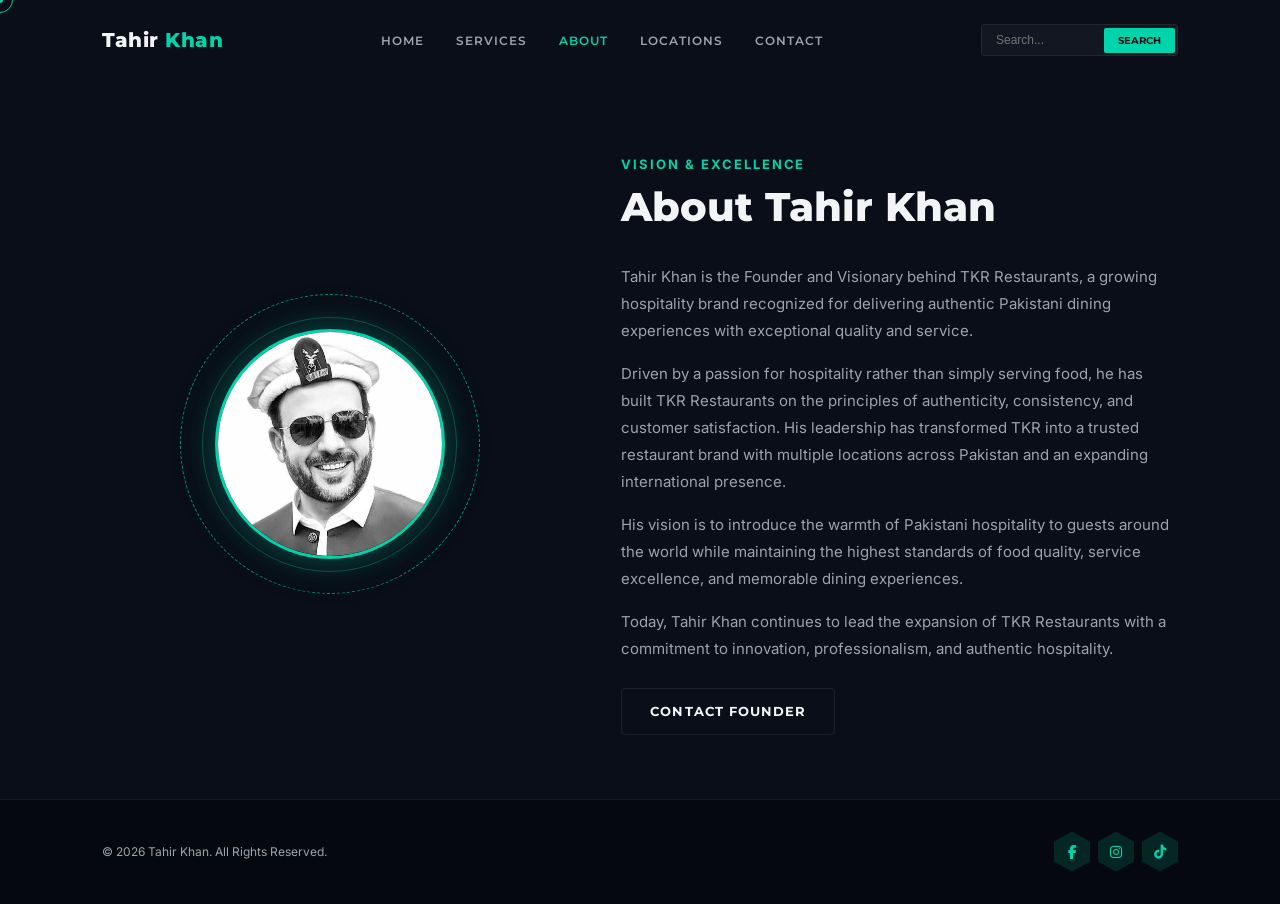
==== commit 22bac74c: "Convert to multi-page: Home, Services, About, Locations, Contact + About photo with subtle rotation" ====
--- a/about.html
+++ b/about.html
@@ -3,349 +3,94 @@
 <head>
   <meta charset="UTF-8">
   <meta name="viewport" content="width=device-width, initial-scale=1.0">
-  <title>About TKR — Tahir Khan Restaurant | Our Identity & Mission</title>
-  <meta name="description" content="Learn about TKR's journey from a single branch in Islamabad to an international fine-dining brand in the UK and Saudi Arabia.">
-  <link rel="icon" type="image/png" href="data:image/svg+xml,<svg xmlns=%22http://www.w3.org/2000/svg%22 viewBox=%220 0 100 100%22><text y=%22.9em%22 font-size=%2290%22 fill=%22%23C9974A%22 font-family=%22Playfair Display%22 font-weight=%22bold%22>TKR</text></svg>">
+  <title>About Tahir Khan | Founder of TKR Restaurants</title>
+  <meta name="description" content="Learn about Tahir Khan, the Founder and Visionary behind TKR Restaurants, his journey building an authentic Pakistani hospitality brand.">
+  <link rel="icon" type="image/svg+xml" href="data:image/svg+xml,<svg xmlns=%22http://www.w3.org/2000/svg%22 viewBox=%220 0 100 100%22><text y=%22.9em%22 font-size=%2290%22 fill=%22%2300d4aa%22>TK</text></svg>">
   <link rel="stylesheet" href="assets/css/style.css">
+  <link rel="stylesheet" href="https://cdnjs.cloudflare.com/ajax/libs/font-awesome/6.4.0/css/all.min.css">
 </head>
 <body>
 
   <!-- Preloader -->
   <div id="preloader">
-    <div class="preloader-logo">TKR</div>
-    <div class="preloader-tagline" data-lang-content="en">Global Flavors · Pakistani Soul</div>
-    <div class="preloader-tagline" data-lang-content="ur">عالمی ذائقے · پاکستانی روح</div>
+    <div class="preloader-logo">Tahir Khan<span>.</span></div>
+    <div class="preloader-tagline">Authentic Pakistani Hospitality</div>
   </div>
 
-  <!-- Custom Cursors -->
+  <!-- Custom Cursor -->
   <div class="custom-cursor"></div>
   <div class="custom-cursor-dot"></div>
 
   <!-- Navbar -->
   <nav class="navbar">
     <div class="container navbar-container">
-      <a href="index.html" class="logo">
-        <span class="logo-main">TKR</span>
-        <span class="logo-sub" data-lang-content="en">Tahir Khan Restaurant</span>
-        <span class="logo-sub" data-lang-content="ur">طاہر خان ریسٹورنٹ</span>
-      </a>
+      <a href="index.html" class="logo"><span class="logo-text">Tahir <span>Khan</span></span></a>
       <ul class="nav-links">
         <li><a href="index.html">Home</a></li>
-        <li><a href="about.html" class="active">About</a></li>
-        <li><a href="story.html">Our Story</a></li>
-        <li><a href="menu.html">Menu</a></li>
+        <li><a href="services.html">Services</a></li>
+        <li><a href="about.html">About</a></li>
         <li><a href="locations.html">Locations</a></li>
-        <li><a href="catering.html">Catering</a></li>
-        <li><a href="recognition.html">Recognition</a></li>
-        <li><a href="careers.html">Careers</a></li>
         <li><a href="contact.html">Contact</a></li>
       </ul>
       <div class="nav-actions">
-        <select class="lang-selector">
-          <option value="en">EN</option>
-          <option value="ur">اردو</option>
-        </select>
-        <a href="menu.html" class="btn btn-primary btn-compact" data-lang-content="en">Order Online</a>
-        <a href="menu.html" class="btn btn-primary btn-compact" data-lang-content="ur">آن لائن آرڈر</a>
+        <form class="nav-search" id="searchForm" autocomplete="off">
+          <input type="text" class="nav-search-input" name="search" placeholder="Search..." autocomplete="off">
+          <button type="submit" class="nav-search-btn">Search</button>
+        </form>
       </div>
       <button class="mobile-nav-toggle">☰</button>
     </div>
   </nav>
 
-  <!-- Mobile Navigation Overlay -->
+  <!-- Mobile Menu -->
   <div class="mobile-nav-overlay">
     <ul class="mobile-nav-links">
-      <li>
-        <a href="index.html" data-lang-content="en">Home</a>
-        <a href="index.html" data-lang-content="ur">ہوم</a>
-      </li>
-      <li>
-        <a href="about.html" class="active" data-lang-content="en">About</a>
-        <a href="about.html" class="active" data-lang-content="ur">ہمارے بارے میں</a>
-      </li>
-      <li>
-        <a href="story.html" data-lang-content="en">Our Story</a>
-        <a href="story.html" data-lang-content="ur">کہانی</a>
-      </li>
-      <li>
-        <a href="menu.html" data-lang-content="en">Menu</a>
-        <a href="menu.html" data-lang-content="ur">مینو</a>
-      </li>
-      <li>
-        <a href="locations.html" data-lang-content="en">Locations</a>
-        <a href="locations.html" data-lang-content="ur">مقامات</a>
-      </li>
-      <li>
-        <a href="catering.html" data-lang-content="en">Catering</a>
-        <a href="catering.html" data-lang-content="ur">کیٹرنگ</a>
-      </li>
-      <li>
-        <a href="recognition.html" data-lang-content="en">Recognition</a>
-        <a href="recognition.html" data-lang-content="ur">اعتراف</a>
-      </li>
-      <li>
-        <a href="careers.html" data-lang-content="en">Careers</a>
-        <a href="careers.html" data-lang-content="ur">ملازمتیں</a>
-      </li>
-      <li>
-        <a href="contact.html" data-lang-content="en">Contact</a>
-        <a href="contact.html" data-lang-content="ur">رابطہ کریں</a>
-      </li>
+      <li><a href="index.html">Home</a></li>
+      <li><a href="services.html">Services</a></li>
+      <li><a href="about.html">About</a></li>
+      <li><a href="locations.html">Locations</a></li>
+      <li><a href="contact.html">Contact</a></li>
     </ul>
   </div>
 
-  <!-- Page Hero -->
-  <section class="page-hero">
-    <div class="container reveal">
-      <h1 class="page-hero-title" data-lang-content="en">About TKR</h1>
-      <h1 class="page-hero-title" data-lang-content="ur">ٹی کے آر کے بارے میں</h1>
-      <p class="page-hero-sub" data-lang-content="en">Our Identity, Our Mission</p>
-      <p class="page-hero-sub" data-lang-content="ur">ہماری شناخت، ہمارا مقصد</p>
-      <div class="manuscript-divider"></div>
-    </div>
-  </section>
-
-  <!-- Who We Are -->
-  <section class="bg-section-dark">
-    <div class="container">
-      <div class="grid-2col reveal">
-        <div>
-          <div class="section-eyebrow" data-lang-content="en">OUR ORIGINS</div>
-          <div class="section-eyebrow" data-lang-content="ur">ہمارا آغاز</div>
-          
-          <h2 data-lang-content="en">Founded in Tradition, Exported to the World</h2>
-          <h2 data-lang-content="ur">روایت میں قائم، دنیا بھر میں برآمد</h2>
-          
-          <div class="manuscript-divider"></div>
-
-          <p data-lang-content="en">Founded on December 2nd, 2020, on Lethrar Road near Taramri Chowk, Islamabad — TKR started as 'Tahir Khan Restaurant & Shanwari Foods' and was rebranded within three months to simply TKR. Today it stands as Pakistan's most recognized fine-dining export, with locations across Pakistan, the UK, and Saudi Arabia.</p>
-          <p data-lang-content="ur">۲ دسمبر ۲۰۲۰ کو ترامڑی چوک، اسلام آباد کے قریب لیتھرار روڈ پر قائم کیا گیا — ٹی کے آر نے 'طاہر خان ریسٹورنٹ اینڈ شنواری فوڈز' کے طور پر آغاز کیا اور تین ماہ کے اندر اس کا نام تبدیل کر کے صرف ٹی کے آر رکھ دیا گیا۔ آج یہ پاکستان کا سب سے زیادہ تسلیم شدہ فائن ڈائننگ برانڈ ہے، جس کے مقامات پاکستان، برطانیہ اور سعودی عرب میں واقع ہیں۔</p>
-          
-          <p data-lang-content="en">Under the guidance of founder Tahir Khan, we have taken traditional recipes from Khyber Pakhtunkhwa and presented them with luxury aesthetic presentation. We focus on culinary craftsmanship, using premium meat cuts and slow steam roasting techniques to create unforgettable tastes.</p>
-          <p data-lang-content="ur">بانی طاہر خان کی رہنمائی میں، ہم نے خیبر پختونخوا کے روایتی پکوانوں کو لیا ہے اور انہیں پرتعیش انداز میں پیش کیا ہے۔ ہماری توجہ کھانا پکانے کی مہارت پر ہے، جس میں پریمیم گوشت کے ٹکڑوں اور بھاپ پر ہلکی آنچ پر پکانے کی تکنیکوں کا استعمال کیا جاتا ہے تاکہ ناقابل فراموش ذائقے تخلیق کیے جا سکیں۔</p>
-        </div>
-        <div class="image-frame reveal reveal-delay-2">
-          <img src="assets/images/restaurant_interior.png" alt="TKR Fine Dining Experience">
-        </div>
-      </div>
-    </div>
-  </section>
-
-  <!-- Values -->
-  <section class="bg-section-alt">
-    <div class="container">
-      <div class="section-header reveal">
-        <div class="section-eyebrow" data-lang-content="en">OUR FOUNDATION</div>
-        <div class="section-eyebrow" data-lang-content="ur">ہماری بنیاد</div>
-        <h2 data-lang-content="en">Core Brand Values</h2>
-        <h2 data-lang-content="ur">بنیادی اقدار</h2>
-        <div class="manuscript-divider"></div>
-      </div>
-
-      <div class="stats-grid reveal" style="grid-template-columns: repeat(4, 1fr); text-align: left;">
-        <!-- Value 1 -->
-        <div class="card">
-          <h3 style="color: var(--color-gold-primary); font-family: var(--font-body); font-size: 18px; margin-bottom: var(--space-xs);" data-lang-content="en">🌿 Authenticity</h3>
-          <h3 style="color: var(--color-gold-primary); font-family: var(--font-urdu); font-size: 18px; margin-bottom: var(--space-xs);" data-lang-content="ur">🌿 صداقت</h3>
-          <p style="font-size: 13px;" data-lang-content="en">Every recipe honors generations of Pashtun and Pakistani culinary tradition without compromises.</p>
-          <p style="font-size: 13px;" data-lang-content="ur">ہر ترکیب بغیر کسی سمجھوتے کے پشتون اور پاکستانی پکوانوں کی نسل در نسل چلی آنے والی روایات کا احترام کرتی ہے۔</p>
-        </div>
-
-        <!-- Value 2 -->
-        <div class="card">
-          <h3 style="color: var(--color-gold-primary); font-family: var(--font-body); font-size: 18px; margin-bottom: var(--space-xs);" data-lang-content="en">🤝 Hospitality</h3>
-          <h3 style="color: var(--color-gold-primary); font-family: var(--font-urdu); font-size: 18px; margin-bottom: var(--space-xs);" data-lang-content="ur">🤝 مہمان نوازی</h3>
-          <p style="font-size: 13px;" data-lang-content="en">Following traditional Pashtunwali codes, every guest is welcomed and treated like esteemed family.</p>
-          <p style="font-size: 13px;" data-lang-content="ur">روایتی پشتون ولی ضابطوں کے مطابق، ہر مہمان کا استقبال کیا جاتا ہے اور معزز خاندان کی طرح سلوک کیا جاتا ہے۔</p>
-        </div>
-
-        <!-- Value 3 -->
-        <div class="card">
-          <h3 style="color: var(--color-gold-primary); font-family: var(--font-body); font-size: 18px; margin-bottom: var(--space-xs);" data-lang-content="en">⭐ Quality</h3>
-          <h3 style="color: var(--color-gold-primary); font-family: var(--font-urdu); font-size: 18px; margin-bottom: var(--space-xs);" data-lang-content="ur">⭐ معیار</h3>
-          <p style="font-size: 13px;" data-lang-content="en">From farm to table, we utilize fresh herbs, pure spices, and premium organic ingredients.</p>
-          <p style="font-size: 13px;" data-lang-content="ur">کھیت سے لے کر میز تک، ہم تازہ جڑی بوٹیاں، خالص مسالحے اور پریمیم نامیاتی اجزاء استعمال کرتے ہیں۔</p>
-        </div>
-
-        <!-- Value 4 -->
-        <div class="card">
-          <h3 style="color: var(--color-gold-primary); font-family: var(--font-body); font-size: 18px; margin-bottom: var(--space-xs);" data-lang-content="en">🏘️ Community</h3>
-          <h3 style="color: var(--color-gold-primary); font-family: var(--font-urdu); font-size: 18px; margin-bottom: var(--space-xs);" data-lang-content="ur">🏘️ برادری</h3>
-          <p style="font-size: 13px;" data-lang-content="en">We support local farmers and actively engage in social welfare and charity initiatives.</p>
-          <p style="font-size: 13px;" data-lang-content="ur">ہم مقامی کسانوں کی مدد کرتے ہیں اور سماجی بہبود اور فلاحی کاموں میں بڑھ چڑھ کر حصہ لیتے ہیں۔</p>
-        </div>
-      </div>
-    </div>
-  </section>
-
-  <!-- Mission Quote Banner -->
-  <section class="founder-quote-banner" style="background-color: var(--color-bg-dark);">
-    <div class="quote-mark" style="opacity: 0.1;">“</div>
-    <div class="container quote-container reveal">
-      <p class="quote-text" style="font-size: 2.2rem; color: var(--color-gold-light);" data-lang-content="en">"To preserve the rich culinary traditions of Pakistani cuisine and share them with the world — one delicious dish at a time."</p>
-      <p class="quote-text" style="font-size: 2.2rem; color: var(--color-gold-light);" data-lang-content="ur">"پاکستانی کھانوں کی بھرپور روایات کو محفوظ رکھنا اور انہیں دنیا کے ساتھ شیئر کرنا — ایک وقت میں ایک لذیذ ڈش۔"</p>
-      <div class="quote-author" data-lang-content="en">TKR Brand Mission</div>
-      <div class="quote-author" data-lang-content="ur">ٹی کے آر برانڈ مشن</div>
-    </div>
-  </section>
-
-  <!-- Timeline Section -->
-  <section class="bg-section-alt">
-    <div class="container">
-      <div class="section-header reveal">
-        <div class="section-eyebrow" data-lang-content="en">THE JOURNEY</div>
-        <div class="section-eyebrow" data-lang-content="ur">سفر</div>
-        <h2 data-lang-content="en">Our Growth Timeline</h2>
-        <h2 data-lang-content="ur">ہماری ترقی کا سفر</h2>
-        <div class="manuscript-divider"></div>
-      </div>
-
-      <div class="timeline reveal">
-        <!-- Item 1 -->
-        <div class="timeline-item">
-          <div class="timeline-dot"></div>
-          <div class="timeline-date">Dec 2020</div>
-          <div class="timeline-content">
-            <h3 data-lang-content="en">Islamabad Launch</h3>
-            <h3 data-lang-content="ur">اسلام آباد میں آغاز</h3>
-            <p data-lang-content="en">TKR opens its first flagship branch on Lethrar Road near Taramri Chowk, Islamabad.</p>
-            <p data-lang-content="ur">ٹی کے آر نے لیتھرار روڈ، ترامڑی چوک، اسلام آباد کے قریب اپنا پہلا فلیگ شپ برانچ کھولا۔</p>
-          </div>
-        </div>
-
-        <!-- Item 2 -->
-        <div class="timeline-item">
-          <div class="timeline-dot"></div>
-          <div class="timeline-date">Dec 2021</div>
-          <div class="timeline-content">
-            <h3 data-lang-content="en">Second Flagship</h3>
-            <h3 data-lang-content="ur">دوسری فلیگ شپ</h3>
-            <p data-lang-content="en">Expanding within Pakistan, launching the premium F-6 Markaz branch in Islamabad.</p>
-            <p data-lang-content="ur">پاکستان کے اندر توسیع کرتے ہوئے، اسلام آباد میں پریمیم F-6 مرکز برانچ کا آغاز۔</p>
-          </div>
-        </div>
-
-        <!-- Item 3 -->
-        <div class="timeline-item">
-          <div class="timeline-dot"></div>
-          <div class="timeline-date">Mar 2025</div>
-          <div class="timeline-content">
-            <h3 data-lang-content="en">UK Expansion</h3>
-            <h3 data-lang-content="ur">برطانیہ میں توسیع</h3>
-            <p data-lang-content="en">TKR launches its first international branch in Drighlington, Bradford, UK to massive success.</p>
-            <p data-lang-content="ur">ٹی کے آر نے برطانیہ میں زبردست کامیابی حاصل کرتے ہوئے بریڈ فورڈ کے علاقے ڈرگلنگٹن میں اپنی پہلی بین الاقوامی برانچ قائم کی۔</p>
-          </div>
-        </div>
-
-        <!-- Item 4 -->
-        <div class="timeline-item">
-          <div class="timeline-dot"></div>
-          <div class="timeline-date">2026</div>
-          <div class="timeline-content">
-            <h3 data-lang-content="en">Riyadh & Birmingham</h3>
-            <h3 data-lang-content="ur">ریاض اور برمنگھم</h3>
-            <p data-lang-content="en">Launching new branches in Riyadh, Saudi Arabia and Ladypool Road, Birmingham, UK.</p>
-            <p data-lang-content="ur">ریاض، سعودی عرب اور لیڈی پول روڈ، برمنگھم، یوکے میں نئی شاخوں کا آغاز۔</p>
+  <!-- About Section -->
+  <section id="about" class="page-top-section reveal active">
+    <div class="container about-grid">
+      <!-- Photo with Subtle Rotation -->
+      <div class="about-graphic">
+        <div class="about-photo-wrapper">
+          <div class="about-photo-ring-outer"></div>
+          <div class="about-photo-ring-inner"></div>
+          <div class="about-photo-frame">
+            <img src="assets/images/tahir_khan.jpg" alt="Tahir Khan - Founder of TKR Restaurants" class="about-photo-img">
           </div>
         </div>
       </div>
-    </div>
-  </section>
-
-  <!-- Social Media Presence -->
-  <section class="bg-section-dark">
-    <div class="container">
-      <div class="grid-2col reveal">
-        <div class="image-frame">
-          <img src="assets/images/tahir_khan.png" alt="Tahir Khan - Food Lifestyle Influencer">
-        </div>
-        <div>
-          <div class="section-eyebrow" data-lang-content="en">DIGITAL INFLUENCE</div>
-          <div class="section-eyebrow" data-lang-content="ur">ڈیجیٹل اثر و رسوخ</div>
-          
-          <h2 data-lang-content="en">Building a Global Culinary Community</h2>
-          <h2 data-lang-content="ur">ایک عالمی فوڈ کمیونٹی کی تعمیر</h2>
-          
-          <div class="manuscript-divider"></div>
-
-          <p data-lang-content="en">Founder Tahir Khan has built one of Pakistan's largest food & lifestyle audiences online, with over 3.6 Million TikTok followers and 329K Instagram followers. Through high-production travel vlogging and behind-the-scenes insights, he shares the passion, stories, and cultural roots of TKR with global food lovers daily.</p>
-          <p data-lang-content="ur">بانی طاہر خان نے آن لائن پاکستان کے سب سے بڑے فوڈ اور لائف اسٹائل فالوورز میں سے ایک کمیونٹی بنائی ہے، جس میں ۳.۶ ملین سے زیادہ ٹک ٹاک فالوورز اور ۳۲۹ ہزار انسٹاگرام فالوورز ہیں۔ اعلیٰ معیار کے سفری بلاگز اور پس پردہ معلومات کے ذریعے، وہ روزانہ دنیا بھر کے کھانے پینے کے شوقین افراد کے ساتھ ٹی کے آر کے جذبے، کہانیوں اور ثقافتی جڑوں کو شیئر کرتے ہیں۔</p>
-          
-          <div class="stats-grid" style="grid-template-columns: 1fr 1fr; gap: var(--space-sm); text-align: center; margin-top: var(--space-md);">
-            <div class="card" style="padding: var(--space-sm);">
-              <div class="stat-number" data-target="3.6" data-suffix="M" style="font-size: 2.5rem;">0M</div>
-              <div class="stat-label">TikTok Followers</div>
-            </div>
-            <div class="card" style="padding: var(--space-sm);">
-              <div class="stat-number" data-target="329" data-suffix="K" style="font-size: 2.5rem;">0K</div>
-              <div class="stat-label">Instagram Followers</div>
-            </div>
-          </div>
-        </div>
+      <!-- Text Content -->
+      <div class="about-content">
+        <div class="section-eyebrow">Vision &amp; Excellence</div>
+        <h1 class="section-title">About Tahir Khan</h1>
+        <p>Tahir Khan is the Founder and Visionary behind TKR Restaurants, a growing hospitality brand recognized for delivering authentic Pakistani dining experiences with exceptional quality and service.</p>
+        <p>Driven by a passion for hospitality rather than simply serving food, he has built TKR Restaurants on the principles of authenticity, consistency, and customer satisfaction. His leadership has transformed TKR into a trusted restaurant brand with multiple locations across Pakistan and an expanding international presence.</p>
+        <p>His vision is to introduce the warmth of Pakistani hospitality to guests around the world while maintaining the highest standards of food quality, service excellence, and memorable dining experiences.</p>
+        <p>Today, Tahir Khan continues to lead the expansion of TKR Restaurants with a commitment to innovation, professionalism, and authentic hospitality.</p>
+        <a href="contact.html" class="btn btn-outline" style="margin-top: 10px;">Contact Founder</a>
       </div>
     </div>
   </section>
 
   <!-- Footer -->
   <footer class="footer">
-    <div class="container">
-      <div class="footer-grid">
-        <div class="footer-col">
-          <a href="index.html" class="logo" style="margin-bottom: var(--space-sm);">
-            <span class="logo-main">TKR</span>
-            <span class="logo-sub">Tahir Khan Restaurant</span>
-          </a>
-          <p data-lang-content="en" style="margin-top: var(--space-sm);">Global Flavors. Pakistani Soul. Experience authentic fine dining from Batkhela to the world.</p>
-          <p data-lang-content="ur" style="margin-top: var(--space-sm);">عالمی ذائقے۔ پاکستانی روح۔ بات خیلہ سے پوری دنیا تک حقیقی عمدہ کھانے کا تجربہ کریں۔</p>
-          <div class="badge badge-halal">✓ 100% Halal Certified</div>
-        </div>
-        <div class="footer-col">
-          <h4 class="footer-col-title" data-lang-content="en">Quick Links</h4>
-          <h4 class="footer-col-title" data-lang-content="ur">فوری لنکس</h4>
-          <ul class="footer-links">
-            <li><a href="index.html">Home</a></li>
-            <li><a href="about.html">About TKR</a></li>
-            <li><a href="story.html">Tahir Khan Story</a></li>
-            <li><a href="menu.html">Our Menu</a></li>
-            <li><a href="locations.html">Locations</a></li>
-            <li><a href="catering.html">Catering Services</a></li>
-            <li><a href="recognition.html">Recognition</a></li>
-            <li><a href="careers.html">Careers</a></li>
-            <li><a href="contact.html">Contact Us</a></li>
-          </ul>
-        </div>
-        <div class="footer-col">
-          <h4 class="footer-col-title" data-lang-content="en">Contact Info</h4>
-          <h4 class="footer-col-title" data-lang-content="ur">رابطہ کی معلومات</h4>
-          <ul class="footer-links" style="gap: 12px;">
-            <li><strong>Email:</strong> info@tkrrestaurants.com</li>
-            <li><strong>UK:</strong> +44 07464 444 455</li>
-            <li><strong>PK:</strong> +92 51 123 4567</li>
-            <li><strong>SA:</strong> +966 11 234 5678</li>
-          </ul>
-        </div>
-        <div class="footer-col">
-          <h4 class="footer-col-title" data-lang-content="en">Newsletter</h4>
-          <h4 class="footer-col-title" data-lang-content="ur">خبرنامہ</h4>
-          <p data-lang-content="en">Stay updated with new dishes, events, and global offers.</p>
-          <p data-lang-content="ur">نئے پکوانوں، تقریبات اور عالمی پیشکشوں سے باخبر رہیں۔</p>
-          <form class="newsletter-form" onsubmit="event.preventDefault(); alert('Subscribed successfully!');">
-            <input type="email" class="form-control" placeholder="Email Address" required>
-            <button type="submit" class="btn btn-primary btn-compact">Subscribe</button>
-          </form>
-        </div>
-      </div>
-      <div class="footer-bottom">
-        <div data-lang-content="en">© 2026 TKR — Tahir Khan Restaurant. All Rights Reserved.</div>
-        <div data-lang-content="ur">© 2026 TKR — طاہر خان ریسٹورنٹ۔ جملہ حقوق محفوظ ہیں۔</div>
-        <div class="footer-countries">
-          <span>🇵🇰 Pakistan</span> | <span>🇬🇧 United Kingdom</span> | <span>🇸🇦 Saudi Arabia</span>
-        </div>
+    <div class="container footer-container">
+      <div class="footer-copy">© 2026 Tahir Khan. All Rights Reserved.</div>
+      <div class="social-hex-grid">
+        <a href="https://www.facebook.com/TahirKhanRestaurant/" target="_blank" class="social-hex-icon" aria-label="Facebook" rel="noopener noreferrer"><i class="fa-brands fa-facebook-f"></i></a>
+        <a href="https://www.instagram.com/tahirkhanofficials/?hl=en" target="_blank" class="social-hex-icon" aria-label="Instagram" rel="noopener noreferrer"><i class="fa-brands fa-instagram"></i></a>
+        <a href="https://www.tiktok.com/@tahirkhanrestaurant?is_from_webapp=1&sender_device=pc" target="_blank" class="social-hex-icon" aria-label="TikTok" rel="noopener noreferrer"><i class="fa-brands fa-tiktok"></i></a>
       </div>
     </div>
   </footer>
 
-  <!-- Scripts -->
   <script src="assets/js/main.js"></script>
 </body>
 </html>
--- a/assets/css/style.css
+++ b/assets/css/style.css
@@ -1,48 +1,38 @@
-@import url('https://fonts.googleapis.com/css2?family=Amiri:ital,wght@0,400;0,700;1,400;1,700&family=Inter:wght@300;400;500;700;900&family=Noto+Nastaliq+Urdu:wght@400;700&family=Playfair+Display:ital,wght@0,400;0,400i;0,700;0,900;1,400&display=swap');
+/* ==========================================
+   DESIGN SYSTEM & VARIABLES
+   ========================================== */
+@import url('https://fonts.googleapis.com/css2?family=Inter:wght@300;400;500;600;700;800&family=Montserrat:wght@400;500;600;700;800;900&display=swap');
 
 :root {
-  /* Color Palette */
-  --color-bg-dark:        #0D0A07;   /* Near-black, charcoal with warm undertone — main background */
-  --color-bg-card:        #141009;   /* Slightly lighter dark for cards/panels */
-  --color-bg-section:     #1A1409;   /* Section alternating background */
-  --color-gold-primary:   #C9974A;   /* Rich warm gold — primary accent, headings, icons */
-  --color-gold-light:     #E8C47A;   /* Light gold for hover states, highlights */
-  --color-gold-dim:       #7A5A28;   /* Muted gold for borders, dividers */
-  --color-cream:          #F5EDD8;   /* Warm cream — body text on dark backgrounds */
-  --color-cream-muted:    #B8A98C;   /* Muted cream for secondary text, captions */
-  --color-red-accent:     #8B1A1A;   /* Deep Pakistani red — used sparingly for CTAs */
-  --color-red-hover:      #A82020;   /* Hover state for red CTA buttons */
-  --color-green-halal:    #2D5A3D;   /* Forest green for halal badge / trust indicators */
-  --color-white:          #FFFFFF;   /* Pure white for select highlights */
-  --color-border:         rgba(201, 151, 74, 0.2);  /* Subtle gold border */
-  --color-overlay:        rgba(13, 10, 7, 0.75);    /* Hero image overlay */
-
+  /* Colors */
+  --color-bg: #090e18;          /* Base dark background */
+  --color-bg-card: #121826;     /* Card background */
+  --color-accent: #00d4aa;      /* Primary accent - neon teal */
+  --color-accent-dim: rgba(0, 212, 170, 0.15);
+  --color-accent-glow: rgba(0, 212, 170, 0.45);
+  --color-text: #f3f4f6;        /* Light cream/white text */
+  --color-text-muted: #9ca3af;  /* Muted grey */
+  --color-border: rgba(255, 255, 255, 0.07);
+  
   /* Fonts */
-  --font-display:         "Playfair Display", serif;
-  --font-body:            "Inter", sans-serif;
-  --font-accent:          "Amiri", serif;
-  --font-urdu:            "Noto Nastaliq Urdu", serif;
-
-  /* Type Scale */
-  --fs-hero:      clamp(3rem, 7vw, 6rem);
-  --fs-h1:        clamp(2.2rem, 4vw, 3.5rem);
-  --fs-h2:        clamp(1.6rem, 3vw, 2.4rem);
-  --fs-h3:        1.25rem;
-  --fs-body:      1rem;
-  --fs-small:     0.875rem;
-  --fs-eyebrow:   0.75rem;
-
-  /* Spacing System */
-  --space-xs:   0.5rem;   /* 8px */
-  --space-sm:   1rem;     /* 16px */
-  --space-md:   2rem;     /* 32px */
-  --space-lg:   4rem;     /* 64px */
-  --space-xl:   6rem;     /* 96px */
-  --space-xxl:  10rem;    /* 160px */
-}
-
-/* Reset and Base Styles */
-*, *::before, *::after {
+  --font-display: 'Montserrat', sans-serif;
+  --font-body: 'Inter', sans-serif;
+
+  /* Spacing */
+  --space-xs: 0.5rem;
+  --space-sm: 1rem;
+  --space-md: 2rem;
+  --space-lg: 4rem;
+  --space-xl: 8rem;
+  
+  /* Transitions */
+  --transition-smooth: all 0.4s cubic-bezier(0.165, 0.84, 0.44, 1);
+}
+
+/* ==========================================
+   RESET & BASE STYLES
+   ========================================== */
+* {
   box-sizing: border-box;
   margin: 0;
   padding: 0;
@@ -50,160 +40,195 @@
 
 html {
   scroll-behavior: smooth;
+  scroll-padding-top: 90px; /* Offset for the sticky header */
 }
 
 body {
-  background-color: var(--color-bg-dark);
-  color: var(--color-cream);
+  background-color: var(--color-bg);
+  color: var(--color-text);
   font-family: var(--font-body);
-  font-size: var(--fs-body);
-  line-height: 1.75;
-  letter-spacing: 0.01em;
+  line-height: 1.6;
   overflow-x: hidden;
+  -webkit-font-smoothing: antialiased;
+}
+
+a {
+  color: inherit;
+  text-decoration: none;
+  transition: var(--transition-smooth);
+}
+
+img {
+  max-width: 100%;
+  height: auto;
+  display: block;
+}
+
+.container {
+  max-width: 1140px;
+  margin: 0 auto;
+  padding: 0 var(--space-md);
   position: relative;
-  -webkit-font-smoothing: antialiased;
-}
-
-/* Urdu Language Specific Overrides */
-[lang="ur"] body {
-  font-family: var(--font-urdu), var(--font-accent), serif;
-  direction: rtl;
-  text-align: right;
-}
-
-[lang="ur"] .font-display,
-[lang="ur"] h1, [lang="ur"] h2, [lang="ur"] h3 {
-  font-family: var(--font-urdu), var(--font-accent), serif;
-}
-
-/* Preloader */
+  z-index: 2;
+}
+
+/* Section Spacing */
+section {
+  padding: var(--space-lg) 0;
+  position: relative;
+}
+
+/* ==========================================
+   PRELOADER
+   ========================================== */
 #preloader {
   position: fixed;
   top: 0;
   left: 0;
-  width: 100vw;
-  height: 100vh;
-  background-color: var(--color-bg-dark);
+  width: 100%;
+  height: 100%;
+  background-color: var(--color-bg);
   z-index: 9999;
   display: flex;
+  flex-direction: column;
   justify-content: center;
   align-items: center;
-  flex-direction: column;
   transition: opacity 0.5s ease, visibility 0.5s ease;
 }
 
 .preloader-logo {
   font-family: var(--font-display);
   font-size: 3rem;
-  color: var(--color-gold-primary);
+  font-weight: 900;
+  color: var(--color-text);
+  letter-spacing: 2px;
+  position: relative;
+  margin-bottom: 10px;
+}
+
+.preloader-logo span {
+  color: var(--color-accent);
+}
+
+.preloader-tagline {
+  font-size: 11px;
+  color: var(--color-text-muted);
+  text-transform: uppercase;
+  letter-spacing: 0.25em;
+}
+
+/* ==========================================
+   CUSTOM CURSOR
+   ========================================== */
+.custom-cursor {
+  width: 26px;
+  height: 26px;
+  border: 1px solid var(--color-accent);
+  border-radius: 50%;
+  position: fixed;
+  transform: translate(-50%, -50%);
+  pointer-events: none;
+  z-index: 10000;
+  transition: width 0.2s, height 0.2s, background-color 0.2s;
+  mix-blend-mode: difference;
+}
+
+.custom-cursor-dot {
+  width: 6px;
+  height: 6px;
+  background-color: var(--color-accent);
+  border-radius: 50%;
+  position: fixed;
+  transform: translate(-50%, -50%);
+  pointer-events: none;
+  z-index: 10001;
+}
+
+/* Hover state for cursors */
+body.cursor-hover .custom-cursor {
+  width: 44px;
+  height: 44px;
+  background-color: var(--color-accent-dim);
+  border-color: transparent;
+}
+
+/* ==========================================
+   TYPOGRAPHY
+   ========================================== */
+h1, h2, h3, h4 {
+  font-family: var(--font-display);
   font-weight: 700;
-  letter-spacing: 0.1em;
-  animation: logoPulse 1.8s infinite ease-in-out;
+  color: var(--color-text);
+  line-height: 1.2;
+}
+
+.section-eyebrow {
+  color: var(--color-accent);
+  font-size: 13px;
+  font-weight: 700;
+  text-transform: uppercase;
+  letter-spacing: 0.15em;
   margin-bottom: var(--space-xs);
 }
 
-.preloader-tagline {
-  font-size: 10px;
+.section-title {
+  font-size: 2.5rem;
+  font-weight: 800;
+  margin-bottom: var(--space-md);
+  position: relative;
+}
+
+/* ==========================================
+   BUTTONS & ACCENTS
+   ========================================== */
+.btn {
+  display: inline-flex;
+  align-items: center;
+  justify-content: center;
+  padding: 12px 28px;
+  font-family: var(--font-display);
+  font-size: 13px;
+  font-weight: 700;
   text-transform: uppercase;
-  color: var(--color-cream-muted);
-  letter-spacing: 0.3em;
-  opacity: 0.8;
-}
-
-@keyframes logoPulse {
-  0%, 100% { opacity: 0.4; transform: scale(0.98); }
-  50% { opacity: 1; transform: scale(1.02); }
-}
-
-/* Custom Cursor */
-@media (min-width: 1025px) {
-  .custom-cursor {
-    width: 20px;
-    height: 20px;
-    border: 2px solid var(--color-gold-primary);
-    border-radius: 50%;
-    position: fixed;
-    transform: translate(-50%, -50%);
-    pointer-events: none;
-    z-index: 10000;
-    transition: width 0.2s, height 0.2s, background-color 0.2s;
-    mix-blend-mode: difference;
-  }
-  .custom-cursor-dot {
-    width: 6px;
-    height: 6px;
-    background-color: var(--color-gold-primary);
-    border-radius: 50%;
-    position: fixed;
-    transform: translate(-50%, -50%);
-    pointer-events: none;
-    z-index: 10000;
-  }
-  a:hover ~ .custom-cursor,
-  button:hover ~ .custom-cursor,
-  .hover-trigger:hover ~ .custom-cursor {
-    width: 40px;
-    height: 40px;
-    background-color: rgba(201, 151, 74, 0.1);
-    border-color: var(--color-gold-light);
-  }
-}
-
-/* Layout Utilities */
-.container {
-  width: 100%;
-  max-width: 1200px;
-  margin: 0 auto;
-  padding: 0 var(--space-md);
-}
-
-section {
-  padding: var(--space-xl) 0;
-  position: relative;
-}
-
-.bg-section-alt {
-  background-color: var(--color-bg-section);
-}
-
-.bg-section-dark {
-  background-color: var(--color-bg-dark);
-}
-
-/* Typography elements */
-h1, h2, h3, h4, h5, h6 {
-  font-family: var(--font-display);
-  color: var(--color-cream);
-  line-height: 1.15;
-  margin-bottom: var(--space-sm);
-}
-
-h1 {
-  font-size: var(--fs-h1);
-  letter-spacing: -0.02em;
-}
-
-h2 {
-  font-size: var(--fs-h2);
-  letter-spacing: -0.01em;
-}
-
-h3 {
-  font-size: var(--fs-h3);
-}
-
-p {
-  color: var(--color-cream-muted);
-  margin-bottom: var(--space-sm);
-}
-
-a {
-  color: inherit;
-  text-decoration: none;
-  transition: color 0.3s ease;
-}
-
-/* Navigation Bar */
+  letter-spacing: 0.08em;
+  border-radius: 4px;
+  cursor: pointer;
+  transition: var(--transition-smooth);
+  border: none;
+}
+
+.btn-teal {
+  background-color: var(--color-accent);
+  color: var(--color-bg);
+  box-shadow: 0 0 16px var(--color-accent-dim);
+}
+
+.btn-teal:hover {
+  background-color: #00f3c3;
+  transform: translateY(-2px);
+  box-shadow: 0 0 24px var(--color-accent-glow);
+}
+
+.btn-outline {
+  background-color: transparent;
+  border: 1px solid var(--color-border);
+  color: var(--color-text);
+}
+
+.btn-outline:hover {
+  border-color: var(--color-accent);
+  color: var(--color-accent);
+  transform: translateY(-2px);
+}
+
+.btn-compact {
+  padding: 8px 18px;
+  font-size: 11px;
+}
+
+/* ==========================================
+   NAVBAR
+   ========================================== */
 .navbar {
   position: fixed;
   top: 0;
@@ -211,17 +236,16 @@
   width: 100%;
   height: 80px;
   z-index: 1000;
-  background-color: transparent;
-  border-bottom: 1px solid transparent;
-  transition: background-color 0.4s ease, border-bottom 0.4s ease, height 0.4s ease;
-  display: flex;
-  align-items: center;
+  display: flex;
+  align-items: center;
+  transition: var(--transition-smooth);
 }
 
 .navbar.scrolled {
-  background-color: var(--color-bg-dark);
+  background-color: rgba(9, 14, 24, 0.96);
+  height: 70px;
   border-bottom: 1px solid var(--color-border);
-  height: 70px;
+  backdrop-filter: blur(10px);
 }
 
 .navbar-container {
@@ -233,115 +257,127 @@
 
 .logo {
   display: flex;
-  flex-direction: column;
-}
-
-.logo-main {
+  align-items: center;
+  gap: 10px;
+}
+
+.logo img {
+  height: 38px;
+  width: auto;
+}
+
+.logo-text {
   font-family: var(--font-display);
-  font-size: 26px;
-  font-weight: 900;
-  color: var(--color-gold-primary);
-  line-height: 1;
-}
-
-.logo-sub {
-  font-family: var(--font-body);
-  font-size: 8px;
-  font-weight: 700;
-  color: var(--color-cream);
-  letter-spacing: 0.25em;
+  font-size: 1.25rem;
+  font-weight: 800;
+  color: var(--color-text);
+  letter-spacing: 0.5px;
+}
+
+.logo-text span {
+  color: var(--color-accent);
+}
+
+.nav-links {
+  display: flex;
+  list-style: none;
+  gap: var(--space-md);
+}
+
+.nav-links a {
+  font-family: var(--font-display);
+  font-size: 12px;
+  font-weight: 600;
   text-transform: uppercase;
-  margin-top: 2px;
-}
-
-.nav-links {
-  display: flex;
-  gap: var(--space-md);
-  list-style: none;
-}
-
-.nav-links a {
-  font-size: 13px;
-  font-weight: 500;
-  color: var(--color-cream-muted);
-  text-transform: uppercase;
-  letter-spacing: 0.05em;
-  position: relative;
-  padding: 8px 0;
-}
-
-.nav-links a::after {
-  content: "";
-  position: absolute;
-  bottom: 0;
-  left: 0;
-  width: 0;
-  height: 1.5px;
-  background-color: var(--color-gold-primary);
-  transition: width 0.3s ease;
+  letter-spacing: 1px;
+  color: var(--color-text-muted);
 }
 
 .nav-links a:hover,
 .nav-links a.active {
-  color: var(--color-gold-light);
-}
-
-.nav-links a:hover::after,
-.nav-links a.active::after {
-  width: 100%;
+  color: var(--color-accent);
 }
 
 .nav-actions {
   display: flex;
   align-items: center;
-  gap: var(--space-sm);
-}
-
-.lang-selector {
+  gap: 15px;
+}
+
+/* Search bar styling */
+.nav-search {
+  display: flex;
+  align-items: center;
+  background-color: rgba(255, 255, 255, 0.04);
+  border: 1px solid var(--color-border);
+  border-radius: 4px;
+  padding: 2px;
+}
+
+.nav-search-input {
   background: transparent;
-  border: 1px solid var(--color-border);
-  color: var(--color-cream-muted);
+  border: none;
+  color: var(--color-text);
   padding: 6px 12px;
   font-size: 12px;
-  font-weight: 500;
+  width: 120px;
+  transition: var(--transition-smooth);
+}
+
+.nav-search-input:focus {
+  outline: none;
+  width: 160px;
+}
+
+.nav-search-btn {
+  background-color: var(--color-accent);
+  color: var(--color-bg);
+  border: none;
+  padding: 6px 14px;
+  font-size: 10px;
+  font-family: var(--font-display);
+  font-weight: 700;
+  text-transform: uppercase;
+  border-radius: 2px;
   cursor: pointer;
-  border-radius: 2px;
-  transition: color 0.3s, border-color 0.3s;
-}
-
-.lang-selector:hover {
-  color: var(--color-gold-light);
-  border-color: var(--color-gold-primary);
-}
-
-/* Mobile Nav Styles */
+  transition: var(--transition-smooth);
+}
+
+.nav-search-btn:hover {
+  background-color: #00f3c3;
+}
+
 .mobile-nav-toggle {
   display: none;
   background: transparent;
   border: none;
-  color: var(--color-gold-primary);
-  font-size: 24px;
+  color: var(--color-text);
+  font-size: 1.5rem;
   cursor: pointer;
-  z-index: 1100;
-}
-
+}
+
+/* ==========================================
+   MOBILE MENU OVERLAY
+   ========================================== */
 .mobile-nav-overlay {
   position: fixed;
   top: 0;
-  right: -100%;
+  left: 0;
   width: 100%;
-  height: 100vh;
-  background-color: var(--color-bg-dark);
-  z-index: 1050;
-  display: flex;
-  flex-direction: column;
+  height: 100%;
+  background-color: var(--color-bg);
+  z-index: 900;
+  display: flex;
   justify-content: center;
   align-items: center;
-  transition: right 0.4s cubic-bezier(0.77, 0, 0.175, 1);
+  opacity: 0;
+  visibility: hidden;
+  transition: var(--transition-smooth);
 }
 
 .mobile-nav-overlay.active {
-  right: 0;
+  opacity: 1;
+  visibility: visible;
 }
 
 .mobile-nav-links {
@@ -354,500 +390,528 @@
 
 .mobile-nav-links a {
   font-family: var(--font-display);
-  font-size: 2rem;
-  color: var(--color-cream);
-  text-transform: uppercase;
-}
-
-.mobile-nav-links a:hover {
-  color: var(--color-gold-primary);
-}
-
-/* Button Components */
-.btn {
-  display: inline-flex;
-  align-items: center;
-  justify-content: center;
-  padding: 14px 36px;
-  font-family: var(--font-body);
-  font-size: 12px;
+  font-size: 1.8rem;
   font-weight: 700;
   text-transform: uppercase;
-  letter-spacing: 0.12em;
-  border-radius: 2px;
-  cursor: pointer;
-  transition: all 0.3s ease;
-  position: relative;
-  overflow: hidden;
-  border: none;
-}
-
-.btn-primary {
-  background: linear-gradient(135deg, var(--color-gold-primary), var(--color-gold-light));
-  color: var(--color-bg-dark);
-  box-shadow: 0 4px 15px rgba(201, 151, 74, 0.15);
-}
-
-.btn-primary:hover {
-  transform: translateY(-2px);
-  box-shadow: 0 0 24px rgba(201, 151, 74, 0.5);
-}
-
-.btn-outline {
-  background: transparent;
-  border: 1.5px solid var(--color-gold-primary);
-  color: var(--color-gold-primary);
-}
-
-.btn-outline:hover {
-  background: var(--color-gold-primary);
-  color: var(--color-bg-dark);
-  box-shadow: 0 0 24px rgba(201, 151, 74, 0.3);
-  transform: translateY(-2px);
-}
-
-.btn-compact {
-  padding: 10px 20px;
-  font-size: 11px;
-}
-
-.btn-red {
-  background: linear-gradient(135deg, var(--color-red-accent), var(--color-red-hover));
-  color: var(--color-white);
-  box-shadow: 0 4px 15px rgba(139, 26, 26, 0.15);
-}
-
-.btn-red:hover {
-  transform: translateY(-2px);
-  box-shadow: 0 0 24px rgba(139, 26, 26, 0.5);
-}
-
-/* Section Header styling */
-.section-header {
-  text-align: center;
-  margin-bottom: var(--space-lg);
-  display: flex;
-  flex-direction: column;
-  align-items: center;
-}
-
-.section-eyebrow {
-  font-size: var(--fs-eyebrow);
-  color: var(--color-gold-primary);
-  text-transform: uppercase;
-  font-weight: 700;
-  letter-spacing: 0.25em;
-  margin-bottom: var(--space-xs);
-  display: flex;
-  align-items: center;
-  gap: 12px;
-}
-
-.section-eyebrow::before,
-.section-eyebrow::after {
-  content: "";
-  display: inline-block;
-  width: 24px;
-  height: 1px;
-  background-color: var(--color-gold-primary);
-  opacity: 0.5;
-}
-
-/* Gold Manuscript Divider */
-.manuscript-divider {
-  display: flex;
-  align-items: center;
-  justify-content: center;
-  color: var(--color-gold-primary);
-  opacity: 0.6;
-  font-size: 1.15rem;
-  letter-spacing: 0.25em;
-  margin: var(--space-sm) auto;
-  text-align: center;
-  user-select: none;
-}
-
-.manuscript-divider::before {
-  content: "·  ─  ·  ─  ·  ─  ·  ─  ·  ─  ·  ─  ·";
-}
-
-/* Card Component */
-.card {
-  background-color: var(--color-bg-card);
-  border: 1px solid var(--color-border);
-  border-radius: 4px;
-  padding: var(--space-md);
-  transition: border-color 0.3s ease, transform 0.3s ease, box-shadow 0.3s ease;
-  position: relative;
-  overflow: hidden;
-}
-
-.card:hover {
-  border-color: var(--color-gold-primary);
-  transform: translateY(-4px);
-  box-shadow: 0 10px 30px rgba(13, 10, 7, 0.5);
-}
-
-/* Badges */
-.badge {
-  display: inline-flex;
-  align-items: center;
-  padding: 4px 12px;
-  border-radius: 20px;
-  font-size: 10px;
-  font-weight: 700;
-  text-transform: uppercase;
-  letter-spacing: 0.05em;
-  gap: 6px;
-}
-
-.badge-halal {
-  background-color: var(--color-green-halal);
-  color: var(--color-cream);
-}
-
-.badge-new {
-  background-color: var(--color-gold-primary);
-  color: var(--color-bg-dark);
-}
-
-/* Animations */
-.reveal {
-  opacity: 0;
-  transform: translateY(30px);
-  transition: opacity 0.8s cubic-bezier(0.25, 0.46, 0.45, 0.94),
-              transform 0.8s cubic-bezier(0.25, 0.46, 0.45, 0.94);
-}
-
-.reveal.active {
-  opacity: 1;
-  transform: translateY(0);
-}
-
-.reveal-delay-1 { transition-delay: 150ms; }
-.reveal-delay-2 { transition-delay: 300ms; }
-.reveal-delay-3 { transition-delay: 450ms; }
-.reveal-delay-4 { transition-delay: 600ms; }
-
-/* Ken Burns Zoom Effect */
-.ken-burns {
-  animation: kenBurnsScale 16s infinite alternate ease-in-out;
-}
-
-@keyframes kenBurnsScale {
-  0% { transform: scale(1); }
-  100% { transform: scale(1.08); }
-}
-
-/* Hero Section */
-.hero {
-  height: 100vh;
-  position: relative;
-  display: flex;
-  align-items: center;
-  justify-content: center;
-  overflow: hidden;
-  text-align: center;
-}
-
-.hero-bg-container {
+  color: var(--color-text-muted);
+}
+
+.mobile-nav-links a:hover,
+.mobile-nav-links a.active {
+  color: var(--color-accent);
+}
+
+/* ==========================================
+   BACKGROUND TOPOGRAPHIC SVG LAYER
+   ========================================== */
+.topographic-bg {
   position: absolute;
   top: 0;
   left: 0;
   width: 100%;
   height: 100%;
+  overflow: hidden;
+  pointer-events: none;
   z-index: 1;
-  overflow: hidden;
-}
-
-.hero-bg-container img {
-  width: 100%;
-  height: 100%;
-  object-fit: cover;
-}
-
-.hero-overlay {
+}
+
+.topographic-bg svg {
+  position: absolute;
+  width: 120%;
+  height: auto;
+  opacity: 0.15;
+  top: -10%;
+  left: -10%;
+}
+
+/* ==========================================
+   HERO SECTION
+   ========================================== */
+.hero-section {
+  min-height: 100vh;
+  display: flex;
+  align-items: center;
+  padding-top: 120px;
+}
+
+.hero-grid {
+  display: grid;
+  grid-template-columns: 1.2fr 0.8fr;
+  gap: var(--space-lg);
+  align-items: center;
+}
+
+.hero-intro {
+  font-size: 1.25rem;
+  font-weight: 500;
+  margin-bottom: 12px;
+}
+
+.hero-title {
+  font-size: clamp(3rem, 5vw, 4.5rem);
+  font-weight: 900;
+  margin-bottom: var(--space-xs);
+  letter-spacing: -1px;
+}
+
+.hero-title span {
+  color: var(--color-accent);
+  display: block;
+  font-size: clamp(1.25rem, 2.5vw, 1.75rem);
+  font-weight: 500;
+  text-transform: uppercase;
+  letter-spacing: 2px;
+  margin-top: 15px;
+}
+
+.hero-subtitle {
+  font-size: clamp(1rem, 2.5vw, 1.35rem);
+  font-weight: 600;
+  color: var(--color-text);
+  margin-bottom: var(--space-md);
+}
+
+.hero-desc {
+  color: var(--color-text-muted);
+  font-size: 15px;
+  max-width: 580px;
+  margin-bottom: var(--space-md);
+  line-height: 1.7;
+}
+
+.hero-ctas {
+  display: flex;
+  align-items: center;
+  gap: 20px;
+  margin-bottom: var(--space-lg);
+}
+
+/* Social Hexagonal Links */
+.social-links-container {
+  display: flex;
+  align-items: center;
+  gap: 12px;
+}
+
+.social-links-label {
+  font-family: var(--font-display);
+  font-size: 11px;
+  font-weight: 700;
+  text-transform: uppercase;
+  color: var(--color-text-muted);
+  letter-spacing: 1px;
+}
+
+.social-hex-grid {
+  display: flex;
+  gap: 8px;
+}
+
+.social-hex-icon {
+  width: 36px;
+  height: 40px;
+  background-color: var(--color-accent-dim);
+  clip-path: polygon(50% 0%, 100% 25%, 100% 75%, 50% 100%, 0% 75%, 0% 25%);
+  display: flex;
+  align-items: center;
+  justify-content: center;
+  transition: var(--transition-smooth);
+}
+
+.social-hex-icon svg {
+  width: 16px;
+  height: 16px;
+  fill: var(--color-accent);
+  transition: var(--transition-smooth);
+}
+
+.social-hex-icon i {
+  font-size: 14px;
+  color: var(--color-accent);
+  transition: var(--transition-smooth);
+}
+
+.social-hex-icon:hover {
+  background-color: var(--color-accent);
+  transform: translateY(-2px);
+}
+
+.social-hex-icon:hover svg {
+  fill: var(--color-bg);
+}
+
+.social-hex-icon:hover i {
+  color: var(--color-bg);
+}
+
+/* ==========================================
+   PREMIUM PORTRAIT FRAME & DECORATIONS
+   ========================================== */
+.hero-image-wrapper {
+  position: relative;
+  display: flex;
+  justify-content: center;
+  align-items: center;
+  z-index: 5;
+}
+
+/* Background decorations behind the frame */
+.frame-decorations {
   position: absolute;
   top: 0;
   left: 0;
   width: 100%;
   height: 100%;
-  background: radial-gradient(circle, rgba(13,10,7,0.6) 0%, rgba(13,10,7,0.9) 80%);
+  z-index: 0;
+  pointer-events: none;
+}
+
+.decor-circle {
+  position: absolute;
+  border-radius: 50%;
+  filter: blur(50px);
+  opacity: 0.2;
+}
+
+.circle-1 {
+  top: -10%;
+  right: -10%;
+  width: 200px;
+  height: 200px;
+  background: radial-gradient(circle, var(--color-accent) 0%, transparent 70%);
+}
+
+.circle-2 {
+  bottom: -15%;
+  left: -10%;
+  width: 240px;
+  height: 240px;
+  background: radial-gradient(circle, #046A38 0%, transparent 70%);
+}
+
+.decor-ring {
+  position: absolute;
+  border: 1px solid rgba(186, 151, 90, 0.08); /* Gold accent rings with very low opacity */
+  border-radius: 50%;
+  top: 50%;
+  left: 50%;
+  transform: translate(-50%, -50%);
+}
+
+.ring-1 {
+  width: 460px;
+  height: 460px;
+}
+
+.ring-2 {
+  width: 540px;
+  height: 540px;
+  border-style: dashed;
+}
+
+.decor-dots {
+  position: absolute;
+  width: 120px;
+  height: 120px;
+  background-image: radial-gradient(rgba(0, 212, 170, 0.25) 1px, transparent 1px);
+  background-size: 12px 12px;
+  top: -5%;
+  left: 5%;
+  opacity: 0.6;
+}
+
+/* Floating & Scale hover structures */
+.premium-frame-hover-wrapper {
+  position: relative;
   z-index: 2;
-}
-
-.hero-content {
+  transition: transform 0.5s cubic-bezier(0.165, 0.84, 0.44, 1), filter 0.5s ease;
+}
+
+.premium-frame-hover-wrapper:hover {
+  transform: scale(1.03);
+  filter: drop-shadow(0 15px 35px rgba(0, 212, 170, 0.35)) drop-shadow(0 5px 15px rgba(170, 119, 28, 0.15));
+}
+
+@keyframes float {
+  0% {
+    transform: translateY(0px);
+  }
+  50% {
+    transform: translateY(-8px);
+  }
+  100% {
+    transform: translateY(0px);
+  }
+}
+
+.premium-frame {
   position: relative;
-  z-index: 3;
-  max-width: 900px;
-  padding: 0 var(--space-md);
-  margin-top: 40px;
-}
-
-.hero-headline {
-  font-size: var(--fs-hero);
-  color: var(--color-cream);
-  margin-bottom: var(--space-md);
-  font-weight: 900;
-  line-height: 1.1;
-  text-shadow: 0 4px 10px rgba(0,0,0,0.5);
-}
-
-.hero-subheadline {
-  font-size: 1.25rem;
-  color: var(--color-cream-muted);
-  max-width: 600px;
-  margin: 0 auto var(--space-lg) auto;
-  line-height: 1.6;
-}
-
-.hero-ctas {
-  display: flex;
-  gap: var(--space-sm);
+  width: 360px;
+  height: 414px; /* 360 * 1.15 ratio */
+  max-width: 100%;
+  animation: float 6s ease-in-out infinite;
+  display: flex;
+  align-items: center;
   justify-content: center;
 }
 
-.hero-bottom-strip {
+.frame-backdrop {
   position: absolute;
-  bottom: 0;
-  left: 0;
+  top: 5%;
+  left: 5%;
+  width: 90%;
+  height: 90%;
+  background: rgba(18, 24, 38, 0.7);
+  backdrop-filter: blur(10px);
+  -webkit-backdrop-filter: blur(10px);
+  clip-path: polygon(50% 0%, 100% 25%, 100% 75%, 50% 100%, 0% 75%, 0% 25%);
+  z-index: 1;
+}
+
+.frame-svg-overlay {
+  position: relative;
   width: 100%;
-  background-color: rgba(13, 10, 7, 0.9);
-  border-top: 1px solid var(--color-border);
-  z-index: 3;
-  padding: var(--space-sm) 0;
-}
-
-.hero-stats-row {
-  display: flex;
-  justify-content: space-around;
-  align-items: center;
-  max-width: 900px;
-  margin: 0 auto;
-  flex-wrap: wrap;
-}
-
-.hero-stat-item {
-  display: flex;
-  align-items: center;
-  gap: 12px;
-  color: var(--color-cream);
-  font-size: 13px;
-  font-weight: 500;
-  letter-spacing: 0.05em;
-  text-transform: uppercase;
-}
-
-.hero-stat-divider {
-  width: 1px;
-  height: 20px;
-  background-color: var(--color-gold-dim);
-}
-
-.scroll-indicator {
-  position: absolute;
-  bottom: 80px;
-  left: 50%;
-  transform: translateX(-50%);
-  z-index: 3;
-  display: flex;
-  flex-direction: column;
-  align-items: center;
-  color: var(--color-gold-primary);
-  font-size: 10px;
-  letter-spacing: 0.2em;
-  text-transform: uppercase;
-  cursor: pointer;
-}
-
-.scroll-indicator svg {
-  margin-top: 8px;
-  animation: bounce 2s infinite;
-  fill: var(--color-gold-primary);
-  width: 16px;
-  height: 16px;
-}
-
-@keyframes bounce {
-  0%, 20%, 50%, 80%, 100% { transform: translateY(0); }
-  40% { transform: translateY(-8px); }
-  60% { transform: translateY(-4px); }
-}
-
-/* Two Column Layout */
-.grid-2col {
+  height: 100%;
+  z-index: 2;
+  overflow: visible;
+}
+
+/* Inner elements transition */
+.portrait-img-svg {
+  transition: transform 0.6s cubic-bezier(0.165, 0.84, 0.44, 1);
+}
+
+.premium-frame:hover .portrait-img-svg {
+  transform: scale(1.05);
+}
+
+.svg-glow-path {
+  transition: opacity 0.5s ease;
+}
+
+.premium-frame:hover .svg-glow-path {
+  opacity: 0.95;
+}
+
+/* ==========================================
+   WHAT I DO SECTION
+   ========================================== */
+.services-grid {
   display: grid;
-  grid-template-columns: 1.2fr 0.8fr;
-  gap: var(--space-lg);
-  align-items: center;
-}
-
-.grid-2col.reverse {
-  grid-template-columns: 0.8fr 1.2fr;
-}
-
-.image-frame {
-  position: relative;
-  border: 1px solid var(--color-gold-dim);
-  padding: 12px;
-  border-radius: 4px;
-}
-
-.image-frame img {
-  width: 100%;
-  height: auto;
-  border-radius: 2px;
-  display: block;
-  transition: transform 0.4s ease;
-}
-
-.image-frame:hover img {
-  transform: scale(1.02);
-}
-
-.image-frame .badge-overlay {
-  position: absolute;
-  bottom: 24px;
-  left: 24px;
-  z-index: 5;
-  box-shadow: 0 4px 15px rgba(0,0,0,0.3);
-}
-
-/* Stats/Numbers Section */
-.stats-grid {
-  display: grid;
-  grid-template-columns: repeat(4, 1fr);
+  grid-template-columns: repeat(3, 1fr);
   gap: var(--space-md);
-  text-align: center;
-}
-
-.stat-number {
-  font-family: var(--font-display);
-  font-size: 4.5rem;
-  color: var(--color-gold-primary);
-  font-weight: 700;
-  line-height: 1;
-  margin-bottom: 8px;
-}
-
-.stat-label {
-  font-size: 11px;
-  font-weight: 700;
-  letter-spacing: 0.2em;
-  text-transform: uppercase;
-  color: var(--color-cream-muted);
-}
-
-/* Signature Dish Spotlight & Cards Grid */
-.dish-spotlight {
-  display: grid;
-  grid-template-columns: 1fr 1fr;
-  gap: var(--space-lg);
-  align-items: center;
+}
+
+.service-card {
   background-color: var(--color-bg-card);
   border: 1px solid var(--color-border);
+  padding: var(--space-md);
   border-radius: 4px;
+  transition: var(--transition-smooth);
+  text-align: center;
+  display: flex;
+  flex-direction: column;
+  align-items: center;
+}
+
+.service-card-icon {
+  width: 64px;
+  height: 64px;
+  background-color: var(--color-accent-dim);
+  border-radius: 50%;
+  display: flex;
+  align-items: center;
+  justify-content: center;
+  margin-bottom: var(--space-sm);
+  color: var(--color-accent);
+  transition: var(--transition-smooth);
+}
+
+.service-card-icon svg {
+  width: 32px;
+  height: 32px;
+  stroke: var(--color-accent);
+  fill: none;
+  stroke-width: 2;
+}
+
+.service-card-icon i {
+  font-size: 26px;
+  color: var(--color-accent);
+  transition: var(--transition-smooth);
+}
+
+.service-card-title {
+  font-size: 1.2rem;
+  margin-bottom: var(--space-xs);
+}
+
+.service-card-desc {
+  font-size: 13px;
+  color: var(--color-text-muted);
+}
+
+.service-card:hover {
+  transform: translateY(-8px);
+  border-color: var(--color-accent);
+  box-shadow: 0 10px 30px rgba(0, 212, 170, 0.12);
+}
+
+.service-card:hover .service-card-icon {
+  background-color: var(--color-accent);
+  color: var(--color-bg);
+}
+
+.service-card:hover .service-card-icon svg {
+  stroke: var(--color-bg);
+}
+
+.service-card:hover .service-card-icon i {
+  color: var(--color-bg);
+}
+
+/* ==========================================
+   ABOUT SECTION
+   ========================================== */
+.about-grid {
+  display: grid;
+  grid-template-columns: 0.9fr 1.1fr;
+  gap: var(--space-lg);
+  align-items: center;
+}
+
+.about-graphic {
+  position: relative;
+  display: flex;
+  justify-content: center;
+}
+
+.about-circle-outline {
+  width: 280px;
+  height: 280px;
+  border: 1px dashed var(--color-accent);
+  border-radius: 50%;
+  position: relative;
+  display: flex;
+  align-items: center;
+  justify-content: center;
+  animation: spin 30s linear infinite;
+}
+
+@keyframes spin {
+  100% {
+    transform: rotate(360deg);
+  }
+}
+
+.about-circle-center {
+  position: absolute;
+  width: 230px;
+  height: 230px;
+  background-color: var(--color-bg-card);
+  border-radius: 50%;
+  border: 1px solid var(--color-border);
+  display: flex;
+  flex-direction: column;
+  justify-content: center;
+  align-items: center;
+  text-align: center;
+}
+
+.about-circle-logo {
+  font-family: var(--font-display);
+  font-size: 2.2rem;
+  font-weight: 800;
+  color: var(--color-accent);
+}
+
+.about-circle-tag {
+  font-size: 10px;
+  text-transform: uppercase;
+  letter-spacing: 2px;
+  color: var(--color-text-muted);
+}
+
+.about-content p {
+  color: var(--color-text-muted);
+  font-size: 15px;
+  margin-bottom: var(--space-sm);
+  line-height: 1.8;
+}
+
+/* ==========================================
+   ABOUT PHOTO FRAME (Multi-Page)
+   ========================================== */
+.page-top-section {
+  padding-top: calc(var(--space-lg) + 90px);
+}
+
+.about-photo-wrapper {
+  position: relative;
+  width: 300px;
+  height: 300px;
+  display: flex;
+  align-items: center;
+  justify-content: center;
+  margin: 0 auto;
+}
+
+.about-photo-ring-outer {
+  position: absolute;
+  width: 100%;
+  height: 100%;
+  border-radius: 50%;
+  border: 1.5px dashed var(--color-accent);
+  animation: subtleRotate 8s ease-in-out infinite;
+  opacity: 0.7;
+}
+
+.about-photo-ring-inner {
+  position: absolute;
+  width: 85%;
+  height: 85%;
+  border-radius: 50%;
+  border: 1px solid rgba(0, 212, 170, 0.3);
+  animation: subtleRotate 12s ease-in-out infinite reverse;
+}
+
+.about-photo-frame {
+  width: 230px;
+  height: 230px;
+  border-radius: 50%;
   overflow: hidden;
-  margin-bottom: var(--space-lg);
-}
-
-.dish-spotlight-image {
-  height: 450px;
-  overflow: hidden;
-}
-
-.dish-spotlight-image img {
+  border: 3px solid var(--color-accent);
+  box-shadow: 0 0 30px rgba(0, 212, 170, 0.3), 0 0 60px rgba(0, 212, 170, 0.08);
+  position: relative;
+  z-index: 2;
+  transition: box-shadow 0.4s ease;
+}
+
+.about-photo-frame:hover {
+  box-shadow: 0 0 45px rgba(0, 212, 170, 0.5), 0 0 80px rgba(0, 212, 170, 0.15);
+}
+
+.about-photo-img {
   width: 100%;
   height: 100%;
   object-fit: cover;
-  transition: transform 0.6s ease;
-}
-
-.dish-spotlight:hover .dish-spotlight-image img {
-  transform: scale(1.04);
-}
-
-.dish-spotlight-content {
-  padding: var(--space-lg);
-}
-
-.dish-name-highlight {
-  font-family: var(--font-display);
-  font-size: 2.5rem;
-  color: var(--color-gold-primary);
-  margin-bottom: var(--space-xs);
-}
-
-.dish-tags {
-  display: flex;
-  gap: 8px;
-  flex-wrap: wrap;
-  margin: var(--space-sm) 0 var(--space-md) 0;
-}
-
-.dish-tag {
-  font-size: 10px;
-  border: 1px solid var(--color-gold-dim);
-  color: var(--color-gold-light);
-  padding: 4px 10px;
-  border-radius: 2px;
-  text-transform: uppercase;
-  letter-spacing: 0.05em;
-}
-
-.dishes-grid {
-  display: grid;
-  grid-template-columns: repeat(auto-fit, minmax(250px, 1fr));
-  gap: var(--space-md);
-}
-
-.dish-card {
-  background-color: var(--color-bg-card);
-  border: 1px solid var(--color-border);
-  border-radius: 4px;
-  overflow: hidden;
-  transition: all 0.3s ease;
-}
-
-.dish-card-image {
-  height: 200px;
-  overflow: hidden;
-}
-
-.dish-card-image img {
-  width: 100%;
-  height: 100%;
-  object-fit: cover;
-  transition: transform 0.4s ease;
-}
-
-.dish-card-info {
-  padding: var(--space-md);
-  text-align: center;
-}
-
-.dish-card:hover {
-  border-bottom: 2px solid var(--color-gold-primary);
-  transform: translateY(-4px);
-}
-
-.dish-card:hover .dish-card-image img {
-  transform: scale(1.04);
-}
-
-.dish-card-title {
-  font-family: var(--font-display);
-  font-size: 1.25rem;
-  color: var(--color-cream);
-  margin-bottom: 8px;
-}
-
-.dish-card-desc {
-  font-size: 13px;
-  color: var(--color-cream-muted);
-}
-
-/* Locations Preview / Grid */
+  object-position: center top;
+  transition: transform 0.5s ease;
+}
+
+.about-photo-wrapper:hover .about-photo-img {
+  transform: scale(1.05);
+}
+
+@keyframes subtleRotate {
+  0%   { transform: rotate(-8deg); }
+  50%  { transform: rotate(8deg); }
+  100% { transform: rotate(-8deg); }
+}
+
+/* ==========================================
+   LOCATIONS SECTION
+   ========================================== */
 .locations-grid {
   display: grid;
   grid-template-columns: repeat(3, 1fr);
@@ -857,531 +921,236 @@
 .location-card {
   background-color: var(--color-bg-card);
   border: 1px solid var(--color-border);
+  padding: var(--space-md);
   border-radius: 4px;
-  padding: var(--space-md);
-  display: flex;
-  flex-direction: column;
-  transition: all 0.3s ease;
-}
-
-.location-card-country {
-  font-size: 10px;
-  font-weight: 700;
-  letter-spacing: 0.15em;
-  color: var(--color-gold-primary);
-  text-transform: uppercase;
-  margin-bottom: 4px;
-}
-
-.location-card-city {
+  transition: var(--transition-smooth);
+}
+
+.location-header {
+  display: flex;
+  align-items: center;
+  gap: 12px;
+  margin-bottom: var(--space-sm);
+}
+
+.location-icon-container {
+  color: var(--color-accent);
+}
+
+.location-icon-container svg {
+  width: 24px;
+  height: 24px;
+  fill: var(--color-accent);
+}
+
+.location-title {
+  font-size: 1.25rem;
+}
+
+.location-details {
+  font-size: 13px;
+  color: var(--color-text-muted);
+  margin-bottom: var(--space-md);
+  list-style: none;
+}
+
+.location-details li {
+  margin-bottom: 6px;
+}
+
+.location-details strong {
+  color: var(--color-text);
+}
+
+.location-desc {
+  margin-top: 12px;
+  line-height: 1.6;
+  color: var(--color-text-muted);
+}
+
+.location-card:hover {
+  transform: translateY(-6px);
+  border-color: var(--color-accent);
+  box-shadow: 0 8px 24px rgba(0, 212, 170, 0.1);
+}
+
+/* ==========================================
+   CONTACT SECTION
+   ========================================== */
+.contact-grid {
+  display: grid;
+  grid-template-columns: 1.1fr 0.9fr;
+  gap: var(--space-lg);
+}
+
+.form-group {
+  margin-bottom: var(--space-sm);
+}
+
+.form-label {
+  display: block;
   font-family: var(--font-display);
-  font-size: 1.6rem;
-  color: var(--color-cream);
-  margin-bottom: var(--space-sm);
-}
-
-.location-card-details {
-  list-style: none;
-  font-size: 13px;
-  color: var(--color-cream-muted);
-  display: flex;
-  flex-direction: column;
-  gap: 8px;
-  margin-bottom: var(--space-md);
-}
-
-.location-card-details li {
-  display: flex;
-  gap: 8px;
-}
-
-.location-card-links {
-  display: flex;
-  gap: var(--space-sm);
-  margin-top: auto;
-}
-
-.location-card-links a {
   font-size: 11px;
   font-weight: 700;
   text-transform: uppercase;
-  letter-spacing: 0.05em;
-}
-
-/* Founder Quote Banner */
-.founder-quote-banner {
-  padding: var(--space-xl) 0;
-  background-color: var(--color-bg-section);
-  text-align: center;
-  position: relative;
-  overflow: hidden;
-}
-
-.quote-mark {
-  font-family: var(--font-display);
-  font-size: 7rem;
-  color: var(--color-gold-primary);
-  opacity: 0.15;
-  line-height: 1;
-  position: absolute;
-  top: var(--space-xs);
-  left: 50%;
-  transform: translateX(-50%);
-  user-select: none;
-}
-
-.quote-container {
-  max-width: 800px;
-  margin: 0 auto;
-  position: relative;
-  z-index: 2;
-}
-
-.quote-text {
-  font-family: var(--font-display);
-  font-style: italic;
-  font-size: 1.8rem;
-  color: var(--color-cream);
-  line-height: 1.5;
-  margin-bottom: var(--space-md);
-}
-
-.quote-author {
-  font-weight: 700;
-  color: var(--color-gold-primary);
-  text-transform: uppercase;
-  font-size: 12px;
-  letter-spacing: 0.15em;
-}
-
-.quote-title {
-  font-size: 10px;
-  color: var(--color-cream-muted);
-  text-transform: uppercase;
-  letter-spacing: 0.1em;
-  margin-top: 4px;
-}
-
-/* Testimonial Carousel / Horizontal Grid */
-.testimonials-row {
-  display: grid;
-  grid-template-columns: repeat(auto-fit, minmax(320px, 1fr));
-  gap: var(--space-md);
-}
-
-.testimonial-card {
-  background-color: var(--color-bg-card);
-  border: 1px solid var(--color-border);
-  border-radius: 4px;
-  padding: var(--space-md);
-  position: relative;
-}
-
-.testimonial-quote-mark {
-  color: var(--color-gold-primary);
-  opacity: 0.3;
-  font-size: 2rem;
-  line-height: 1;
-  font-family: var(--font-display);
-  margin-bottom: var(--space-xs);
-}
-
-.testimonial-text {
-  font-style: italic;
-  font-size: 14px;
-  color: var(--color-cream);
-  margin-bottom: var(--space-md);
-}
-
-.testimonial-author {
-  font-size: 13px;
-  font-weight: 700;
-  color: var(--color-gold-primary);
-}
-
-.testimonial-title {
-  font-size: 11px;
-  color: var(--color-cream-muted);
-}
-
-/* Instagram Gallery Masonry */
-.instagram-grid {
-  display: grid;
-  grid-template-columns: repeat(3, 1fr);
-  grid-auto-rows: 240px;
-  gap: var(--space-sm);
-  margin-bottom: var(--space-md);
-}
-
-.instagram-item {
-  position: relative;
-  overflow: hidden;
-  border-radius: 2px;
-}
-
-.instagram-item img {
-  width: 100%;
-  height: 100%;
-  object-fit: cover;
-  transition: transform 0.5s ease;
-}
-
-.instagram-overlay {
-  position: absolute;
-  top: 0;
-  left: 0;
-  width: 100%;
-  height: 100%;
-  background-color: rgba(13, 10, 7, 0.85);
-  display: flex;
-  justify-content: center;
-  align-items: center;
-  opacity: 0;
-  transition: opacity 0.3s ease;
-  z-index: 5;
-  color: var(--color-gold-light);
-  font-weight: 700;
-  font-size: 12px;
-  text-transform: uppercase;
-  letter-spacing: 0.1em;
-}
-
-.instagram-item:hover img {
-  transform: scale(1.05);
-}
-
-.instagram-item:hover .instagram-overlay {
-  opacity: 1;
-}
-
-/* Instagram items tall/wide overrides */
-.instagram-item.tall {
-  grid-row: span 2;
-}
-
-/* Contact / Forms styling */
-.form-group {
-  margin-bottom: var(--space-sm);
-}
-
-.form-label {
-  display: block;
-  font-size: 11px;
-  font-weight: 700;
-  color: var(--color-cream);
-  text-transform: uppercase;
-  letter-spacing: 0.1em;
+  letter-spacing: 1px;
+  color: var(--color-text-muted);
   margin-bottom: 6px;
 }
 
 .form-control {
-  width: 100%;
-  background-color: var(--color-bg-dark);
-  border: 1px solid var(--color-border);
-  color: var(--color-cream);
-  padding: 12px 16px;
-  font-family: var(--font-body);
-  font-size: 14px;
-  border-radius: 2px;
-  transition: border-color 0.3s;
-}
-
-.form-control:focus {
-  outline: none;
-  border-color: var(--color-gold-primary);
-}
-
-textarea.form-control {
-  min-height: 150px;
-  resize: vertical;
-}
-
-/* Menu Page Specifics */
-.filter-bar {
-  position: sticky;
-  top: 80px;
-  background-color: rgba(13, 10, 7, 0.95);
-  z-index: 100;
-  border-bottom: 1px solid var(--color-border);
-  padding: var(--space-sm) 0;
-  margin-bottom: var(--space-lg);
-  backdrop-filter: blur(10px);
-}
-
-.navbar.scrolled ~ .filter-bar {
-  top: 70px;
-}
-
-.filter-buttons {
-  display: flex;
-  justify-content: center;
-  gap: var(--space-sm);
-  flex-wrap: wrap;
-  list-style: none;
-}
-
-.filter-btn {
-  background: transparent;
-  border: none;
-  color: var(--color-cream-muted);
-  font-size: 12px;
-  font-weight: 700;
-  text-transform: uppercase;
-  letter-spacing: 0.1em;
-  padding: 8px 16px;
-  cursor: pointer;
-  position: relative;
-  transition: color 0.3s;
-}
-
-.filter-btn::after {
-  content: "";
-  position: absolute;
-  bottom: 0;
-  left: 50%;
-  transform: translateX(-50%);
-  width: 0;
-  height: 2px;
-  background-color: var(--color-gold-primary);
-  transition: width 0.3s;
-}
-
-.filter-btn.active {
-  color: var(--color-gold-primary);
-}
-
-.filter-btn.active::after {
-  width: 80%;
-}
-
-.menu-search-container {
-  max-width: 500px;
-  margin: 0 auto var(--space-md) auto;
-  position: relative;
-}
-
-.menu-search-input {
   width: 100%;
   background-color: var(--color-bg-card);
   border: 1px solid var(--color-border);
-  color: var(--color-cream);
-  padding: 14px 20px;
-  font-size: 13px;
-  border-radius: 2px;
-  padding-right: 48px;
-}
-
-.menu-search-input:focus {
+  color: var(--color-text);
+  padding: 12px 16px;
+  font-size: 14px;
+  border-radius: 4px;
+  transition: var(--transition-smooth);
+}
+
+.form-control:focus {
   outline: none;
-  border-color: var(--color-gold-primary);
-}
-
-/* Timeline Components */
-.timeline {
-  position: relative;
-  max-width: 800px;
-  margin: 0 auto;
+  border-color: var(--color-accent);
+  box-shadow: 0 0 10px rgba(0, 212, 170, 0.1);
+}
+
+textarea.form-control {
+  height: 140px;
+  resize: none;
+}
+
+.contact-info-list {
+  list-style: none;
+  display: flex;
+  flex-direction: column;
+  gap: var(--space-sm);
+  margin-top: var(--space-md);
+}
+
+.contact-info-item {
+  display: flex;
+  align-items: center;
+  gap: 16px;
+}
+
+.contact-info-icon {
+  width: 44px;
+  height: 44px;
+  background-color: var(--color-accent-dim);
+  border-radius: 50%;
+  display: flex;
+  align-items: center;
+  justify-content: center;
+  color: var(--color-accent);
+}
+
+.contact-info-icon svg {
+  width: 20px;
+  height: 20px;
+  fill: var(--color-accent);
+}
+
+.contact-info-content strong {
+  display: block;
+  font-size: 12px;
+  text-transform: uppercase;
+  color: var(--color-text-muted);
+}
+
+.contact-info-content span {
+  font-size: 14px;
+}
+
+/* ==========================================
+   FOOTER
+   ========================================== */
+.footer {
+  background-color: #05080e;
+  border-top: 1px solid var(--color-border);
   padding: var(--space-md) 0;
-}
-
-.timeline::before {
-  content: "";
-  position: absolute;
-  left: 50%;
-  top: 0;
-  width: 2px;
-  height: 100%;
-  background-color: var(--color-gold-dim);
-  transform: translateX(-50%);
-}
-
-.timeline-item {
-  position: relative;
-  margin-bottom: var(--space-lg);
-  width: 50%;
-  padding: 0 var(--space-md);
-}
-
-.timeline-item:nth-child(odd) {
-  left: 0;
-  text-align: right;
-}
-
-.timeline-item:nth-child(even) {
-  left: 50%;
-  text-align: left;
-}
-
-.timeline-dot {
-  width: 16px;
-  height: 16px;
-  border-radius: 50%;
-  background-color: var(--color-gold-primary);
-  border: 3px solid var(--color-bg-dark);
-  position: absolute;
-  top: 8px;
-  left: 50%;
-  transform: translateX(-50%);
-  z-index: 10;
-}
-
-.timeline-item:nth-child(odd) .timeline-dot {
-  left: 100%;
-}
-
-.timeline-item:nth-child(even) .timeline-dot {
-  left: 0;
-}
-
-.timeline-date {
-  font-family: var(--font-display);
-  font-size: 1.5rem;
-  color: var(--color-gold-primary);
-  font-weight: 700;
-  margin-bottom: var(--space-xs);
-}
-
-.timeline-content {
-  background-color: var(--color-bg-card);
-  border: 1px solid var(--color-border);
-  padding: var(--space-md);
-  border-radius: 4px;
-  display: inline-block;
-  text-align: left;
-}
-
-.timeline-item:nth-child(odd) .timeline-content {
-  text-align: right;
-}
-
-.timeline-item:nth-child(even) .timeline-content {
-  text-align: left;
-}
-
-/* Footer Section */
-.footer {
-  background-color: var(--color-bg-dark);
-  border-top: 1px solid var(--color-border);
-  padding: var(--space-xl) 0 var(--space-md) 0;
-  color: var(--color-cream-muted);
-  font-size: 13px;
-}
-
-.footer-grid {
-  display: grid;
-  grid-template-columns: 1.5fr 1fr 1fr 1.5fr;
-  gap: var(--space-lg);
-  margin-bottom: var(--space-lg);
-}
-
-.footer-col-title {
-  font-family: var(--font-display);
-  color: var(--color-cream);
-  font-size: 15px;
-  font-weight: 700;
-  text-transform: uppercase;
-  letter-spacing: 0.1em;
-  margin-bottom: var(--space-md);
-}
-
-.footer-links {
-  list-style: none;
-  display: flex;
-  flex-direction: column;
-  gap: var(--space-xs);
-}
-
-.footer-links a:hover {
-  color: var(--color-gold-primary);
-}
-
-.footer-socials {
-  display: flex;
-  gap: 16px;
-  margin: var(--space-sm) 0;
-}
-
-.footer-social-icon {
-  width: 32px;
-  height: 32px;
-  background-color: var(--color-bg-card);
-  border: 1px solid var(--color-border);
-  border-radius: 50%;
-  display: flex;
-  justify-content: center;
-  align-items: center;
-  transition: all 0.3s;
-  color: var(--color-cream-muted);
-}
-
-.footer-social-icon:hover {
-  border-color: var(--color-gold-primary);
-  color: var(--color-gold-primary);
-  transform: translateY(-2px);
-}
-
-.newsletter-form {
-  display: flex;
-  gap: 8px;
-}
-
-.footer-bottom {
-  border-top: 1px solid var(--color-border);
-  padding-top: var(--space-md);
+  text-align: center;
+}
+
+.footer-container {
   display: flex;
   justify-content: space-between;
   align-items: center;
   flex-wrap: wrap;
   gap: var(--space-sm);
-  color: rgba(184, 169, 140, 0.6);
-  font-size: 11px;
-}
-
-.footer-bottom-links {
-  display: flex;
-  gap: var(--space-sm);
-}
-
-.footer-countries {
-  display: flex;
-  gap: 12px;
-}
-
-/* Page Hero layout */
-.page-hero {
-  padding-top: 160px;
-  padding-bottom: var(--space-lg);
-  background-color: var(--color-bg-section);
-  text-align: center;
-  border-bottom: 1px solid var(--color-border);
-}
-
-.page-hero-title {
-  font-size: var(--fs-h1);
-  color: var(--color-cream);
-  margin-bottom: var(--space-xs);
-}
-
-.page-hero-sub {
-  color: var(--color-gold-primary);
-  font-size: 14px;
-  letter-spacing: 0.15em;
-  text-transform: uppercase;
-  font-weight: 500;
-}
-
-/* Responsive Overrides */
+}
+
+.footer-copy {
+  font-size: 12px;
+  color: var(--color-text-muted);
+}
+
+/* ==========================================
+   SCROLL REVEAL ANIMATION
+   ========================================== */
+.reveal {
+  opacity: 0;
+  transform: translateY(30px);
+  transition: opacity 0.8s ease, transform 0.8s ease;
+}
+
+.reveal.active {
+  opacity: 1;
+  transform: translateY(0);
+}
+
+/* ==========================================
+   RESPONSIVE DESIGN (MEDIA QUERIES)
+   ========================================== */
 @media (max-width: 1024px) {
-  :root {
-    --fs-hero: 4rem;
-    --fs-h1: 2.6rem;
-    --fs-h2: 1.8rem;
-  }
-  
-  section {
-    padding: var(--space-lg) 0;
-  }
-  
+  .hero-grid {
+    grid-template-columns: 1fr;
+    text-align: center;
+    gap: var(--space-md);
+  }
+  
+  .hero-desc {
+    margin-left: auto;
+    margin-right: auto;
+  }
+  
+  .hero-ctas {
+    justify-content: center;
+  }
+  
+  .hero-image-wrapper {
+    order: -1; /* Place image on top on mobile/tablet */
+    margin-bottom: var(--space-md);
+  }
+  
+  .services-grid {
+    grid-template-columns: 1fr;
+    max-width: 500px;
+    margin: 0 auto;
+  }
+  
+  .about-grid {
+    grid-template-columns: 1fr;
+    text-align: center;
+    gap: var(--space-md);
+  }
+  
+  .about-graphic {
+    order: -1;
+  }
+  
+  .locations-grid {
+    grid-template-columns: 1fr;
+    max-width: 500px;
+    margin: 0 auto;
+  }
+  
+  .contact-grid {
+    grid-template-columns: 1fr;
+  }
+}
+
+@media (max-width: 768px) {
   .navbar-container {
     padding: 0 var(--space-sm);
   }
@@ -1394,110 +1163,16 @@
     display: block;
   }
   
-  .grid-2col, .grid-2col.reverse {
-    grid-template-columns: 1fr;
-    gap: var(--space-md);
-  }
-  
-  .stats-grid {
-    grid-template-columns: repeat(2, 1fr);
-  }
-  
-  .locations-grid {
-    grid-template-columns: 1fr 1fr;
-  }
-  
-  .dish-spotlight {
-    grid-template-columns: 1fr;
-  }
-  
-  .dish-spotlight-image {
-    height: 300px;
-  }
-  
-  .instagram-grid {
-    grid-template-columns: repeat(2, 1fr);
-  }
-  
-  .timeline::before {
-    left: 20px;
-  }
-  
-  .timeline-item {
-    width: 100%;
-    padding-left: 40px;
-    padding-right: 0;
-    text-align: left !important;
-  }
-  
-  .timeline-item:nth-child(odd) {
-    left: 0;
-  }
-  
-  .timeline-item:nth-child(even) {
-    left: 0;
-  }
-  
-  .timeline-dot {
-    left: 20px !important;
-    transform: translateX(-50%);
-  }
-  
-  .timeline-content {
-    text-align: left !important;
-    width: 100%;
-  }
-  
-  .footer-grid {
-    grid-template-columns: 1fr 1fr;
-  }
-}
-
-@media (max-width: 640px) {
-  :root {
-    --fs-hero: 2.8rem;
-    --fs-h1: 2.2rem;
-    --fs-h2: 1.5rem;
-  }
-  
-  .hero-bottom-strip {
-    display: none;
-  }
-  
-  .hero-ctas {
-    flex-direction: column;
-    width: 100%;
-    max-width: 300px;
-    margin: 0 auto;
-  }
-  
-  .stats-grid {
-    grid-template-columns: 1fr;
-  }
-  
-  .locations-grid {
-    grid-template-columns: 1fr;
-  }
-  
-  .instagram-grid {
-    grid-template-columns: 1fr;
-  }
-  
-  .footer-grid {
-    grid-template-columns: 1fr;
-  }
-  
-  .footer-bottom {
+  .footer-container {
     flex-direction: column;
     text-align: center;
   }
 }
 
-/* Multilingual Visibility Helpers */
-html[lang="en"] [data-lang-content="ur"] {
-  display: none !important;
-}
-
-html[lang="ur"] [data-lang-content="en"] {
-  display: none !important;
-}
+/* Hide custom cursors on touch screens */
+@media (hover: none) and (pointer: coarse) {
+  .custom-cursor,
+  .custom-cursor-dot {
+    display: none !important;
+  }
+}
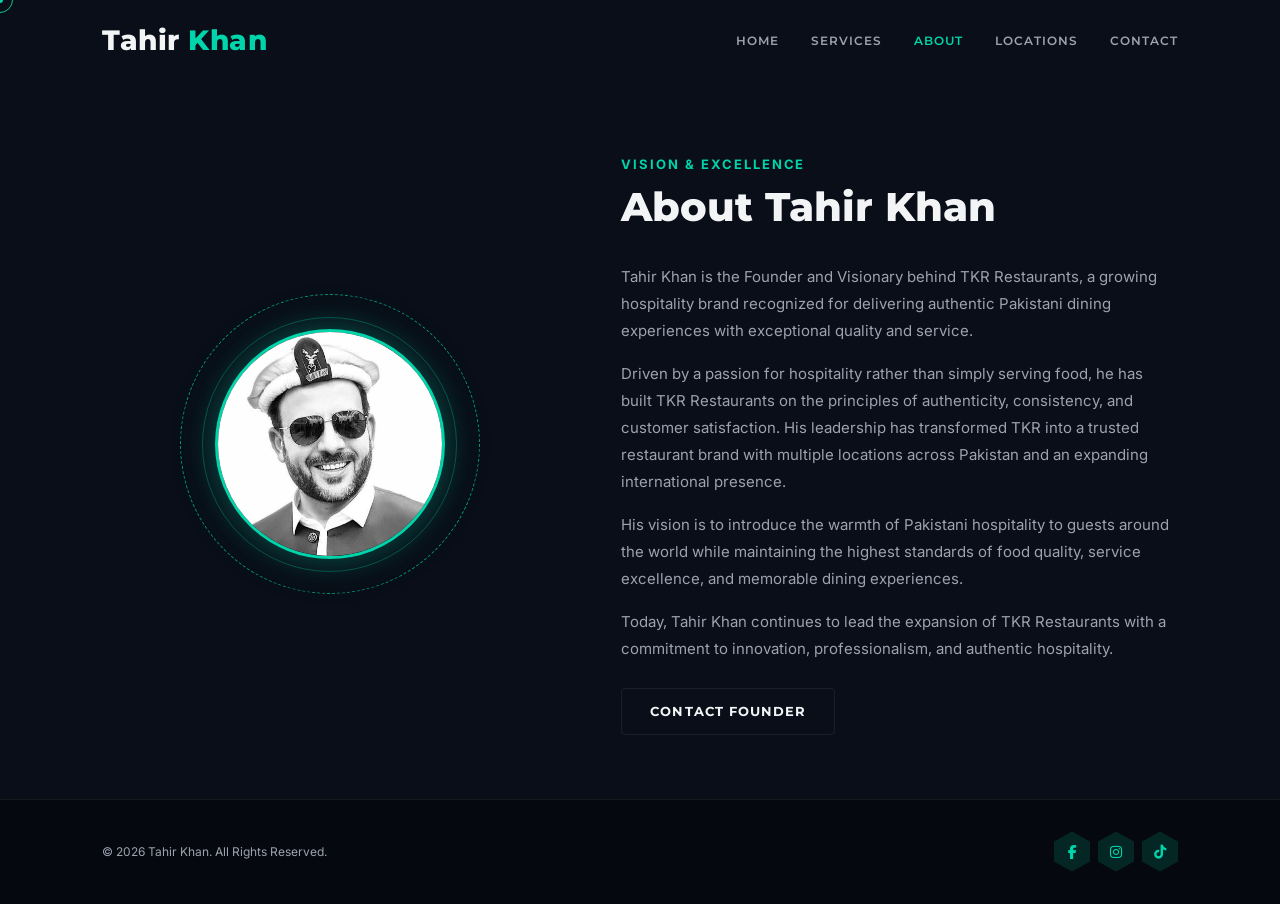
==== commit 2bc16099: "U" ====
--- a/about.html
+++ b/about.html
@@ -32,12 +32,6 @@
         <li><a href="locations.html">Locations</a></li>
         <li><a href="contact.html">Contact</a></li>
       </ul>
-      <div class="nav-actions">
-        <form class="nav-search" id="searchForm" autocomplete="off">
-          <input type="text" class="nav-search-input" name="search" placeholder="Search..." autocomplete="off">
-          <button type="submit" class="nav-search-btn">Search</button>
-        </form>
-      </div>
       <button class="mobile-nav-toggle">☰</button>
     </div>
   </nav>
--- a/assets/css/style.css
+++ b/assets/css/style.css
@@ -268,7 +268,7 @@
 
 .logo-text {
   font-family: var(--font-display);
-  font-size: 1.25rem;
+  font-size: 1.75rem;
   font-weight: 800;
   color: var(--color-text);
   letter-spacing: 0.5px;
